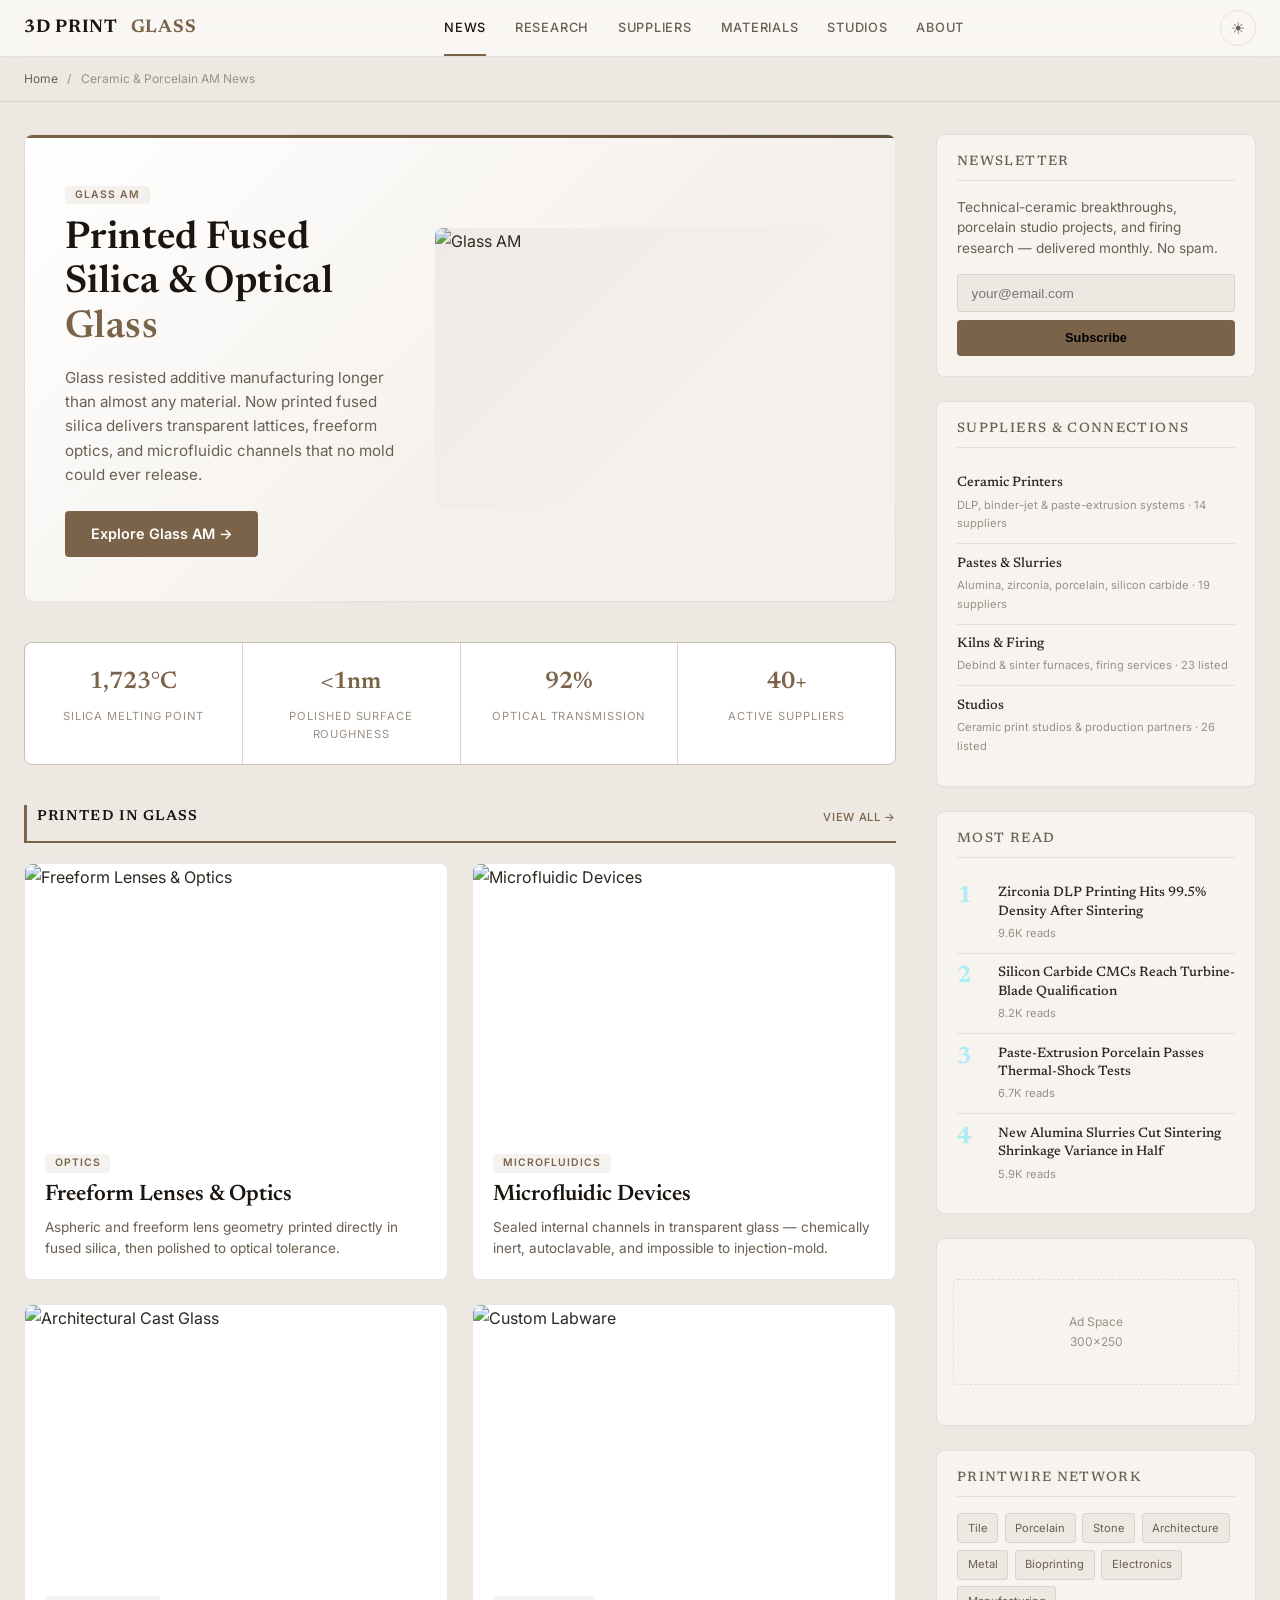
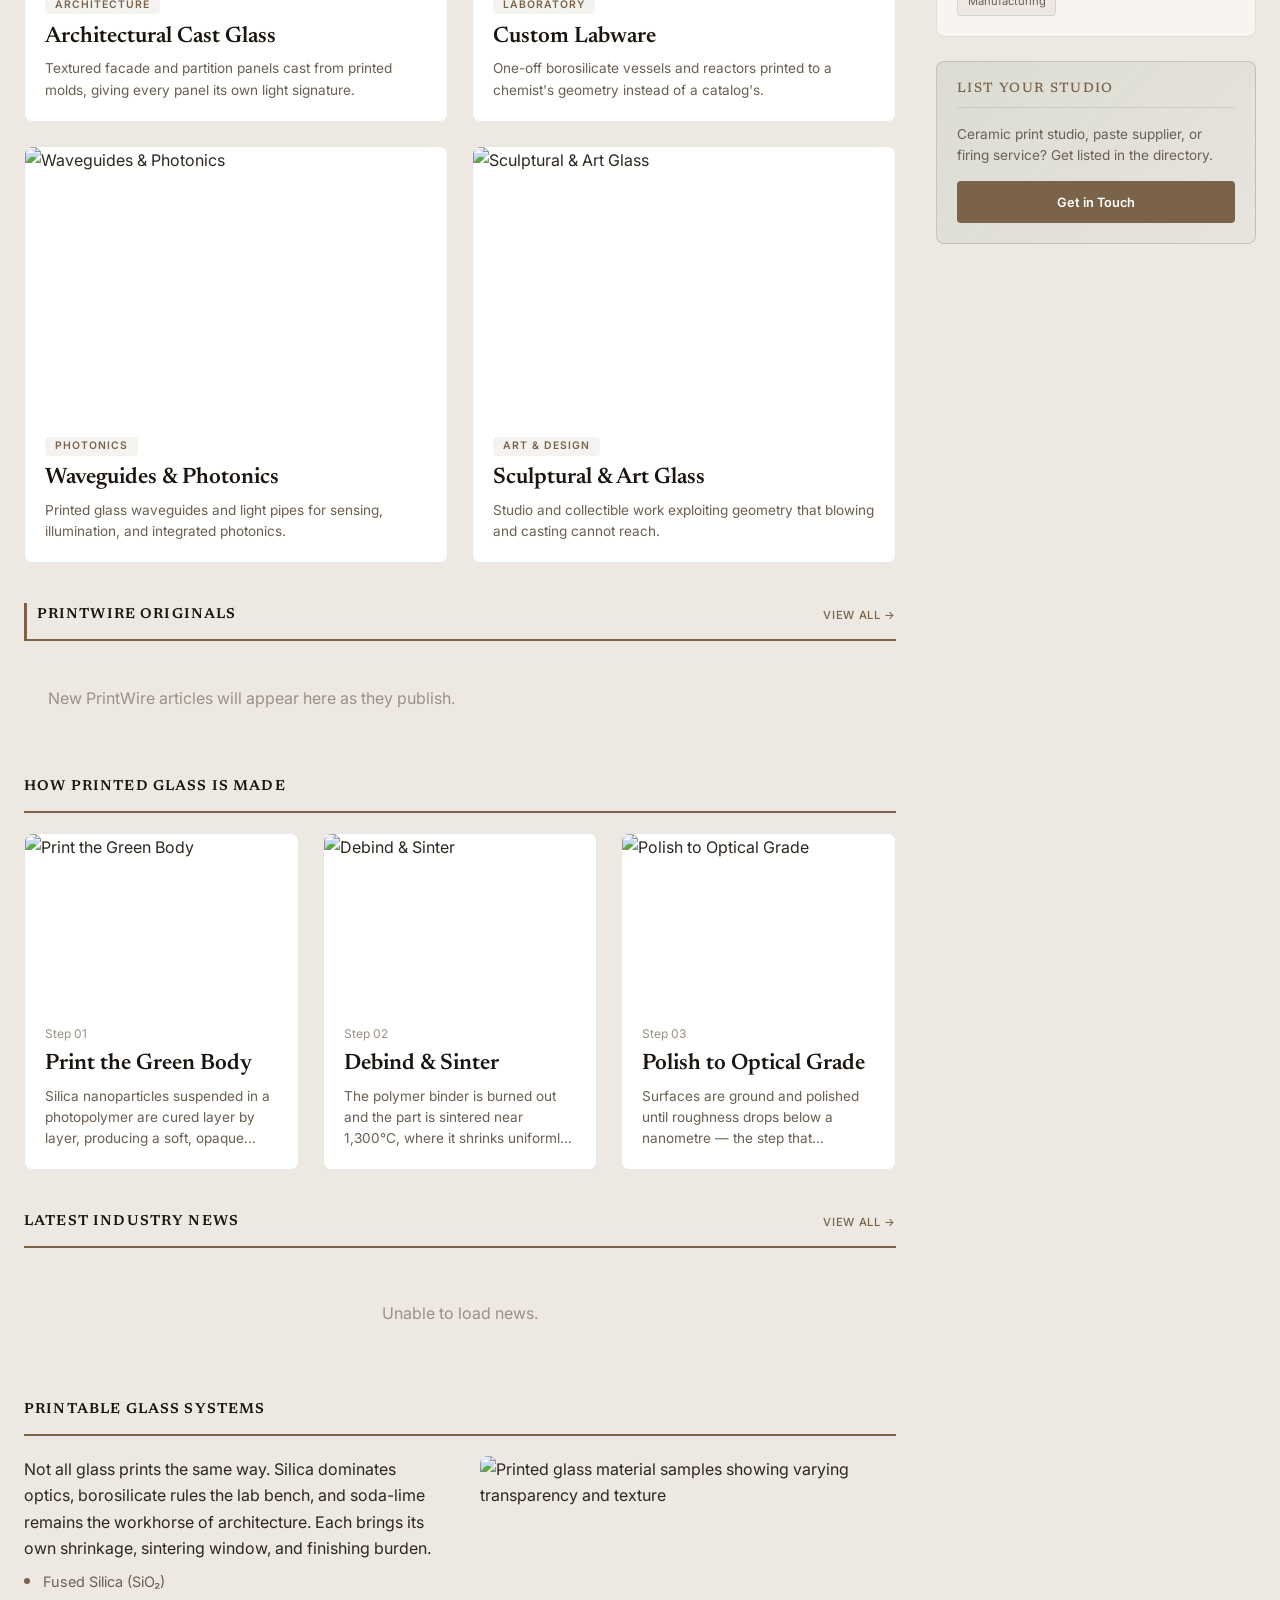
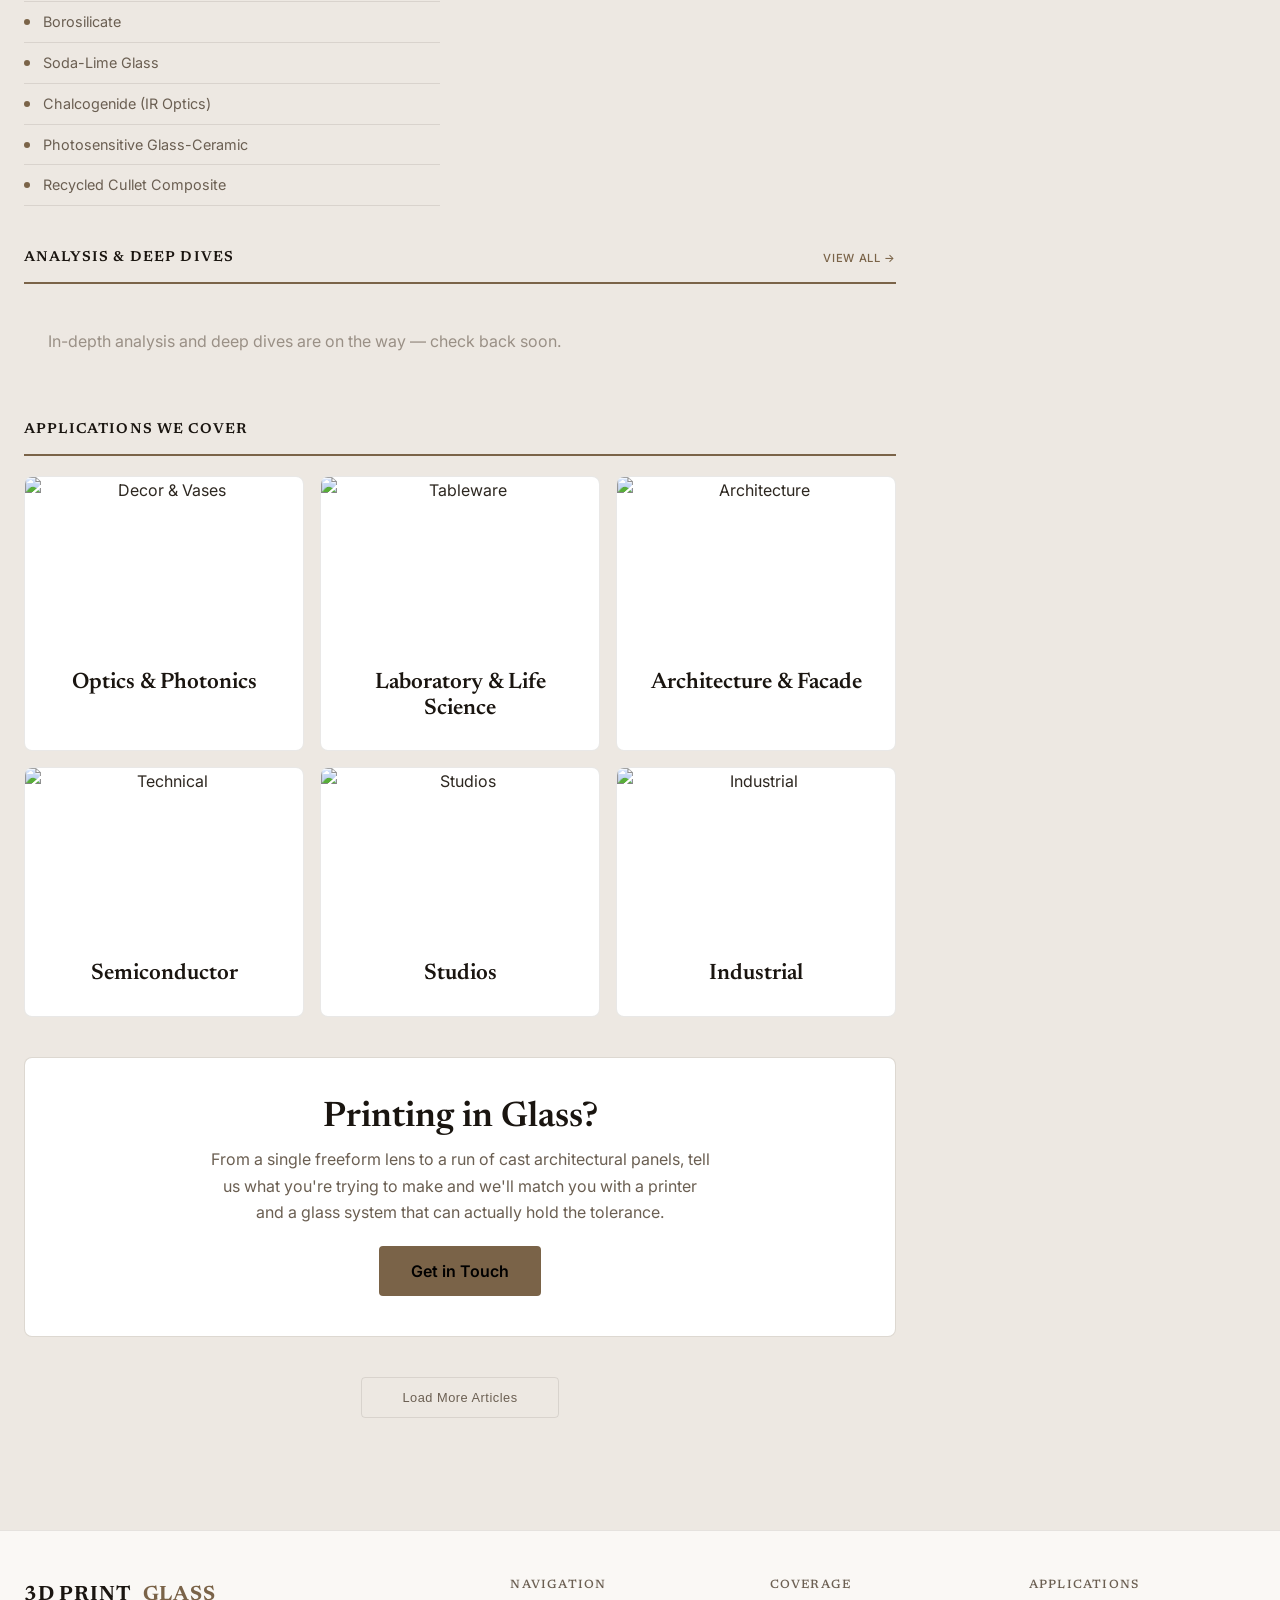
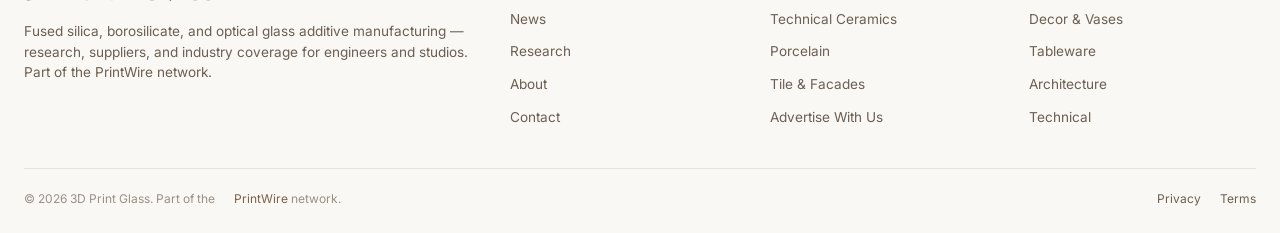
==== static/index.html @ 210d6309 "Initial site: 3dprintglass.com editorial build" ====
<!DOCTYPE html>
<html lang="en">
<head>
  <meta charset="UTF-8">
  <meta name="viewport" content="width=device-width, initial-scale=1.0">
  <meta name="description" content="3D Print Glass: fused silica and borosilicate additive manufacturing, printed optics, microfluidics, and architectural cast glass — research, suppliers, and industry coverage.">
  <title>3D Print Glass — Fused Silica, Optical &amp; Architectural Glass AM</title>
  <link rel="preconnect" href="https://fonts.googleapis.com">
  <link rel="preconnect" href="https://fonts.gstatic.com" crossorigin>
  <link href="https://fonts.googleapis.com/css2?family=Newsreader:wght@400;500;600;700&family=Inter:wght@400;500;600&display=swap" rel="stylesheet">
  <link rel="stylesheet" href="css/editorial.css">
  <style>:root{--font-display:'Newsreader',Georgia,serif;--font-body:'Inter',system-ui,sans-serif;}</style>
  <link rel="icon" type="image/svg+xml" href="/favicon.svg">
  <meta property="og:type" content="website">
  <meta property="og:title" content="3D Print Glass — Fused Silica, Optical &amp; Architectural Glass AM">
  <meta property="og:description" content="3D Print Glass: fused silica and borosilicate additive manufacturing, printed optics, microfluidics, and architectural cast glass — research, suppliers, and industry coverage.">
  <meta property="og:image" content="https://3dprintglass.com/images/01_hero_silica_lattice.png">
  <meta property="og:url" content="https://3dprintglass.com/">
  <meta name="twitter:card" content="summary_large_image">
  <meta name="twitter:image" content="https://3dprintglass.com/images/01_hero_silica_lattice.png">
</head>
<body>

<!-- ── Header ─────────────────────────────────── -->
<header class="ed-header">
  <div class="ed-header-inner">
    <a href="index.html" class="ed-logo">
      3D&nbsp;PRINT&nbsp;<span class="ed-logo-accent">GLASS</span>
    </a>
    <button class="ed-nav-toggle" aria-label="Menu" onclick="document.querySelector('.ed-nav').classList.toggle('open')">&#9776;</button>
    <nav class="ed-nav">
      <a href="index.html" class="active">News</a>
      <a href="/articles/">Research</a>
      <a href="#suppliers">Suppliers</a>
      <a href="#suppliers">Materials</a>
      <a href="#suppliers">Studios</a>
      <a href="about.html">About</a>
    </nav>
    <button class="ed-theme-toggle" id="themeToggle" aria-label="Toggle light/dark mode" title="Toggle light/dark mode">&#9728;</button>
  </div>
</header>

<!-- ── Breadcrumbs ────────────────────────────── -->
<div class="ed-breadcrumbs">
  <a href="index.html">Home</a> <span>/</span> Ceramic &amp; Porcelain AM News
</div>

<!-- ── Main Layout ────────────────────────────── -->
<div class="ed-layout">
  <div class="ed-main">

    <!-- Featured Story -->
    <article class="ed-hero-split">
      <div class="ed-hero-split-text">
        <span class="ed-badge">Glass AM</span>
        <h1>Printed Fused Silica &amp; Optical <span class="ed-logo-accent">Glass</span></h1>
        <p class="ed-hero-excerpt">Glass resisted additive manufacturing longer than almost any material. Now printed fused silica delivers transparent lattices, freeform optics, and microfluidic channels that no mold could ever release.</p>
        <a href="/articles/" class="ed-hero-cta">Explore Glass AM &rarr;</a>
      </div>
      <div class="ed-hero-visual">
        <img src="images/01_hero_silica_lattice.png" alt="Glass AM">
      </div>
    </article>

    <!-- Stats Bar -->
    <div class="ed-stats">
      <div class="ed-stat">
        <div class="ed-stat-value">1,723°C</div>
        <div class="ed-stat-label">Silica Melting Point</div>
      </div>
      <div class="ed-stat">
        <div class="ed-stat-value">&lt;1nm</div>
        <div class="ed-stat-label">Polished Surface Roughness</div>
      </div>
      <div class="ed-stat">
        <div class="ed-stat-value">92%</div>
        <div class="ed-stat-label">Optical Transmission</div>
      </div>
      <div class="ed-stat">
        <div class="ed-stat-value">40+</div>
        <div class="ed-stat-label">Active Suppliers</div>
      </div>
    </div>

    <!-- Printed showcase (bespoke) -->
    <div class="ed-section-label" style="border-left:3px solid var(--accent);padding-left:0.6rem;">
      Printed in Glass
      <a href="/articles/">View All &rarr;</a>
    </div>
    <div class="ed-card-grid" style="margin-bottom:2.5rem;">
      <article class="ed-card">
        <img class="ed-card-img" src="images/02_freeform_optics.png" alt="Freeform Lenses &amp; Optics" loading="lazy">
        <div class="ed-card-body"><span class="ed-badge">Optics</span><h3>Freeform Lenses &amp; Optics</h3><p class="ed-card-excerpt">Aspheric and freeform lens geometry printed directly in fused silica, then polished to optical tolerance.</p></div>
      </article>
      <article class="ed-card">
        <img class="ed-card-img" src="images/03_microfluidics.png" alt="Microfluidic Devices" loading="lazy">
        <div class="ed-card-body"><span class="ed-badge">Microfluidics</span><h3>Microfluidic Devices</h3><p class="ed-card-excerpt">Sealed internal channels in transparent glass — chemically inert, autoclavable, and impossible to injection-mold.</p></div>
      </article>
      <article class="ed-card">
        <img class="ed-card-img" src="images/04_architectural_panel.png" alt="Architectural Cast Glass" loading="lazy">
        <div class="ed-card-body"><span class="ed-badge">Architecture</span><h3>Architectural Cast Glass</h3><p class="ed-card-excerpt">Textured facade and partition panels cast from printed molds, giving every panel its own light signature.</p></div>
      </article>
      <article class="ed-card">
        <img class="ed-card-img" src="images/05_labware.png" alt="Custom Labware" loading="lazy">
        <div class="ed-card-body"><span class="ed-badge">Laboratory</span><h3>Custom Labware</h3><p class="ed-card-excerpt">One-off borosilicate vessels and reactors printed to a chemist's geometry instead of a catalog's.</p></div>
      </article>
      <article class="ed-card">
        <img class="ed-card-img" src="images/06_waveguide.png" alt="Waveguides &amp; Photonics" loading="lazy">
        <div class="ed-card-body"><span class="ed-badge">Photonics</span><h3>Waveguides &amp; Photonics</h3><p class="ed-card-excerpt">Printed glass waveguides and light pipes for sensing, illumination, and integrated photonics.</p></div>
      </article>
      <article class="ed-card">
        <img class="ed-card-img" src="images/07_art_glass.png" alt="Sculptural &amp; Art Glass" loading="lazy">
        <div class="ed-card-body"><span class="ed-badge">Art &amp; Design</span><h3>Sculptural &amp; Art Glass</h3><p class="ed-card-excerpt">Studio and collectible work exploiting geometry that blowing and casting cannot reach.</p></div>
      </article>
    </div>

    <!-- PrintWire Originals — network-wide originals (featured) -->
    <div class="ed-section-label" style="border-left:3px solid var(--accent);padding-left:0.6rem;">
      PrintWire Originals
      <a href="/articles/">View All &rarr;</a>
    </div>
    <div class="ed-card-grid" id="pwOriginals">
      <div style="grid-column:1/-1;text-align:center;padding:2rem;color:var(--text-faint);">Loading PrintWire articles…</div>
    </div>

    <!-- How Printed Glass Is Made (process band) -->
    <div class="ed-section-label">How Printed Glass Is Made</div>
    <div class="ed-grid-3">
      <article class="ed-card">
        <img class="ed-card-img" src="images/08_slurry_print.png" alt="Print the Green Body" loading="lazy">
        <div class="ed-card-body"><div class="ed-card-meta">Step 01</div><h3>Print the Green Body</h3><p class="ed-card-excerpt">Silica nanoparticles suspended in a photopolymer are cured layer by layer, producing a soft, opaque 'green' part that holds the final geometry.</p></div>
      </article>
      <article class="ed-card">
        <img class="ed-card-img" src="images/09_debind_sinter.png" alt="Debind &amp; Sinter" loading="lazy">
        <div class="ed-card-body"><div class="ed-card-meta">Step 02</div><h3>Debind &amp; Sinter</h3><p class="ed-card-excerpt">The polymer binder is burned out and the part is sintered near 1,300&deg;C, where it shrinks uniformly and fuses into solid, fully dense silica.</p></div>
      </article>
      <article class="ed-card">
        <img class="ed-card-img" src="images/10_polish_finish.png" alt="Polish to Optical Grade" loading="lazy">
        <div class="ed-card-body"><div class="ed-card-meta">Step 03</div><h3>Polish to Optical Grade</h3><p class="ed-card-excerpt">Surfaces are ground and polished until roughness drops below a nanometre &mdash; the step that separates a translucent blank from a working lens.</p></div>
      </article>
    </div>

    <!-- Latest News — PrintWire + industry (RSS) -->
    <div class="ed-section-label">
      Latest Industry News
      <a href="#">View All &rarr;</a>
    </div>
    <div class="ed-card-grid" id="newsGrid">
      <div style="grid-column: 1/-1; text-align:center; padding:2rem; color:var(--text-faint);">Loading latest news…</div>
    </div>

    <!-- Materials -->
    <div class="ed-section-label">Printable Glass Systems</div>
    <div class="ed-two-col" style="margin-bottom:2.5rem;">
      <div>
        <p>Not all glass prints the same way. Silica dominates optics, borosilicate rules the lab bench, and soda-lime remains the workhorse of architecture. Each brings its own shrinkage, sintering window, and finishing burden.</p>
        <ul class="ed-materials-list">
          <li>Fused Silica (SiO&#8322;)</li>
          <li>Borosilicate</li>
          <li>Soda-Lime Glass</li>
          <li>Chalcogenide (IR Optics)</li>
          <li>Photosensitive Glass-Ceramic</li>
          <li>Recycled Cullet Composite</li>
        </ul>
      </div>
      <img src="images/11_material_samples.png" alt="Printed glass material samples showing varying transparency and texture" loading="lazy">
    </div>

    <!-- Analysis & Deep Dives -->
    <div class="ed-section-label">
      Analysis &amp; Deep Dives
      <a href="/articles/">View All &rarr;</a>
    </div>
    <div class="ed-list" id="pwDeepDives">
      <div style="padding:1.5rem;color:var(--text-faint);">Loading analysis…</div>
    </div>

    <!-- Applications -->
    <div class="ed-section-label">
      Applications We Cover
    </div>
    <div class="ed-card-grid" style="grid-template-columns: repeat(3, 1fr); gap: 1rem; margin-bottom: 2.5rem;">
      <a href="#" class="ed-card" style="text-align:center;">
        <img class="ed-card-img" src="images/12_app_optics.png" alt="Decor & Vases">
        <div class="ed-card-body"><h3>Optics &amp; Photonics</h3></div>
      </a>
      <a href="#" class="ed-card" style="text-align:center;">
        <img class="ed-card-img" src="images/13_app_lab.png" alt="Tableware">
        <div class="ed-card-body"><h3>Laboratory &amp; Life Science</h3></div>
      </a>
      <a href="#" class="ed-card" style="text-align:center;">
        <img class="ed-card-img" src="images/14_app_facade.png" alt="Architecture">
        <div class="ed-card-body"><h3>Architecture &amp; Facade</h3></div>
      </a>
      <a href="#" class="ed-card" style="text-align:center;">
        <img class="ed-card-img" src="images/15_app_semiconductor.png" alt="Technical">
        <div class="ed-card-body"><h3>Semiconductor</h3></div>
      </a>
      <a href="#" class="ed-card" style="text-align:center;">
        <img class="ed-card-img" src="images/07_studio_workstation.png" alt="Studios">
        <div class="ed-card-body"><h3>Studios</h3></div>
      </a>
      <a href="#" class="ed-card" style="text-align:center;">
        <img class="ed-card-img" src="images/09_debind_sinter.png" alt="Industrial">
        <div class="ed-card-body"><h3>Industrial</h3></div>
      </a>
    </div>

    <!-- Project CTA -->
    <div class="ed-cta-banner">
      <h2>Printing in Glass?</h2>
      <p>From a single freeform lens to a run of cast architectural panels, tell us what you're trying to make and we'll match you with a printer and a glass system that can actually hold the tolerance.</p>
      <a href="contact.html">Get in Touch</a>
    </div>

    <!-- Load More -->
    <div class="ed-load-more">
      <button>Load More Articles</button>
    </div>

  </div>

  <!-- ── Sidebar ─────────────────────────────── -->
  <aside class="ed-sidebar">

    <!-- Newsletter -->
    <div class="ed-sidebar-block ed-newsletter">
      <h4>Newsletter</h4>
      <p>Technical-ceramic breakthroughs, porcelain studio projects, and firing research — delivered monthly. No spam.</p>
      <form action="https://api.web3forms.com/submit" method="POST" onsubmit="this.querySelector('button').textContent='Subscribed!';this.querySelector('button').disabled=true;">
        <input type="hidden" name="access_key" value="6f33053b-6d08-414b-9615-665f88c98da8">
        <input type="hidden" name="subject" value="Newsletter Signup — 3dprintglass.com">
        <input type="hidden" name="from_name" value="Newsletter Signup">
        <input type="email" name="email" placeholder="your@email.com" required>
        <button type="submit">Subscribe</button>
      </form>
    </div>

    <!-- Suppliers & Connections -->
    <div class="ed-sidebar-block" id="suppliers">
      <h4>Suppliers &amp; Connections</h4>
      <div class="ed-popular-item">
        <div>
          <h3><a href="#">Ceramic Printers</a></h3>
          <div class="ed-popular-meta">DLP, binder-jet &amp; paste-extrusion systems · 14 suppliers</div>
        </div>
      </div>
      <div class="ed-popular-item">
        <div>
          <h3><a href="#">Pastes &amp; Slurries</a></h3>
          <div class="ed-popular-meta">Alumina, zirconia, porcelain, silicon carbide · 19 suppliers</div>
        </div>
      </div>
      <div class="ed-popular-item">
        <div>
          <h3><a href="#">Kilns &amp; Firing</a></h3>
          <div class="ed-popular-meta">Debind &amp; sinter furnaces, firing services · 23 listed</div>
        </div>
      </div>
      <div class="ed-popular-item">
        <div>
          <h3><a href="#">Studios</a></h3>
          <div class="ed-popular-meta">Ceramic print studios &amp; production partners · 26 listed</div>
        </div>
      </div>
    </div>

    <!-- Most Read -->
    <div class="ed-sidebar-block">
      <h4>Most Read</h4>
      <div class="ed-popular-item">
        <span class="ed-popular-num">1</span>
        <div>
          <h3><a href="#">Zirconia DLP Printing Hits 99.5% Density After Sintering</a></h3>
          <div class="ed-popular-meta">9.6K reads</div>
        </div>
      </div>
      <div class="ed-popular-item">
        <span class="ed-popular-num">2</span>
        <div>
          <h3><a href="#">Silicon Carbide CMCs Reach Turbine-Blade Qualification</a></h3>
          <div class="ed-popular-meta">8.2K reads</div>
        </div>
      </div>
      <div class="ed-popular-item">
        <span class="ed-popular-num">3</span>
        <div>
          <h3><a href="#">Paste-Extrusion Porcelain Passes Thermal-Shock Tests</a></h3>
          <div class="ed-popular-meta">6.7K reads</div>
        </div>
      </div>
      <div class="ed-popular-item">
        <span class="ed-popular-num">4</span>
        <div>
          <h3><a href="#">New Alumina Slurries Cut Sintering Shrinkage Variance in Half</a></h3>
          <div class="ed-popular-meta">5.9K reads</div>
        </div>
      </div>
    </div>

    <!-- Ad Placeholder -->
    <div class="ed-sidebar-block" style="text-align:center; color: var(--text-faint); font-size: 0.75rem; padding: 2.5rem 1rem;">
      <div style="border: 1px dashed var(--border); border-radius: 4px; padding: 2rem 1rem;">
        Ad Space<br>300×250
      </div>
    </div>

    <!-- Network Links -->
    <div class="ed-sidebar-block">
      <h4>PrintWire Network</h4>
      <div class="ed-network-links">
        <a href="https://3dprinttile.com">Tile</a>
        <a href="https://3dprintporcelain.com">Porcelain</a>
        <a href="https://3dprintstone.com">Stone</a>
        <a href="https://3dprintarchitecture.com">Architecture</a>
        <a href="https://dmls3d.com">Metal</a>
        <a href="https://3dprinttissue.com">Bioprinting</a>
        <a href="https://3dprintcircuitry.com">Electronics</a>
        <a href="https://sendcutship.com">Manufacturing</a>
      </div>
    </div>

    <!-- Studio CTA -->
    <div class="ed-sidebar-block" style="background: linear-gradient(135deg, rgba(94,139,110,0.12), rgba(94,139,110,0.04)); border-color: var(--border-accent);">
      <h4 style="color: var(--accent);">List Your Studio</h4>
      <p style="font-size: 0.85rem; color: var(--text-dim); margin-bottom: 1rem; line-height: 1.5;">Ceramic print studio, paste supplier, or firing service? Get listed in the directory.</p>
      <a href="contact.html" style="display:block;text-align:center;padding:0.65rem;background:var(--accent);border-radius:4px;color:#fff;font-weight:600;font-size:0.8rem;transition:background 0.25s;" onmouseover="this.style.background='var(--accent-dark)'" onmouseout="this.style.background='var(--accent)'">Get in Touch</a>
    </div>

  </aside>
</div>

<!-- ── Footer ─────────────────────────────────── -->
<footer class="ed-footer">
  <div class="ed-footer-inner">
    <div class="ed-footer-brand">
      <div class="ed-logo" style="font-size:1.3rem; margin-bottom: 0.5rem;">3D&nbsp;PRINT&nbsp;<span class="ed-logo-accent">GLASS</span></div>
      <p>Fused silica, borosilicate, and optical glass additive manufacturing — research, suppliers, and industry coverage for engineers and studios. Part of the PrintWire network.</p>
    </div>
    <div>
      <h4>Navigation</h4>
      <ul>
        <li><a href="index.html">News</a></li>
        <li><a href="/articles/">Research</a></li>
        <li><a href="about.html">About</a></li>
        <li><a href="contact.html">Contact</a></li>
      </ul>
    </div>
    <div>
      <h4>Coverage</h4>
      <ul>
        <li><a href="#">Technical Ceramics</a></li>
        <li><a href="#">Porcelain</a></li>
        <li><a href="#">Tile &amp; Facades</a></li>
        <li><a href="advertise.html">Advertise With Us</a></li>
      </ul>
    </div>
    <div>
      <h4>Applications</h4>
      <ul>
        <li><a href="#">Decor &amp; Vases</a></li>
        <li><a href="#">Tableware</a></li>
        <li><a href="#">Architecture</a></li>
        <li><a href="#">Technical</a></li>
      </ul>
    </div>
  </div>
  <div class="ed-footer-bottom">
    <span>&copy; 2026 3D Print Glass. Part of the <a href="https://3dprint.space" style="color:var(--accent);">PrintWire</a> network.</span>
    <span>
      <a href="#">Privacy</a>
      <a href="#">Terms</a>
    </span>
  </div>
</footer>

<script>
// ── Mobile nav toggle ──
document.querySelector('.ed-nav-toggle')?.addEventListener('click', () => {
  document.querySelector('.ed-nav').classList.toggle('open');
});

// ── Theme toggle (light/dark) — light default ──
(function() {
  const btn = document.getElementById('themeToggle');
  const root = document.documentElement;
  function setTheme(theme) {
    root.setAttribute('data-theme', theme);
    localStorage.setItem('ed-theme', theme);
    btn.innerHTML = theme === 'dark' ? '&#9790;' : '&#9728;';
    btn.title = theme === 'dark' ? 'Switch to light mode' : 'Switch to dark mode';
  }
  const saved = localStorage.getItem('ed-theme');
  setTheme(saved || 'light');
  btn.addEventListener('click', () => {
    const current = root.getAttribute('data-theme') || 'light';
    setTheme(current === 'dark' ? 'light' : 'dark');
  });
})();

// ── News Feed: network-wide PrintWire Originals + industry RSS ──
(function() {
  var grid = document.getElementById('newsGrid');
  var orig = document.getElementById('pwOriginals');

  var feeds = [
    { url: 'https://news.google.com/rss/search?q=%22glass+3D+printing%22+OR+%22printed+glass%22+additive+manufacturing&hl=en-US&gl=US&ceid=US:en', name: 'Google News' },
    { url: 'https://news.google.com/rss/search?q=%22fused+silica%22+OR+borosilicate+additive+manufacturing&hl=en-US&gl=US&ceid=US:en', name: 'Google News' },
    { url: 'https://news.google.com/rss/search?q=%22printed+optics%22+OR+%22freeform+optics%22+manufacturing&hl=en-US&gl=US&ceid=US:en', name: 'Google News' },
    { url: 'https://www.laserfocusworld.com/rss/all', name: 'Laser Focus World' },
    { url: 'https://3dprintingindustry.com/feed/', name: '3DPI' }
  ];

    function bestImg(item){
    var raw = '';
    var html = item.content || item.description || '';
    var m = html.match(/<img[^>]+src=["']([^"'>]+)["']/i);
    if (m) raw = m[1];
    if (!raw) raw = (item.enclosure && item.enclosure.link) || item.thumbnail || '';
    if (!raw) return '';
    var full = raw.replace(/-\d{2,4}x\d{2,4}(?=\.(jpg|jpeg|png|webp|gif)(\?|$))/i, '');
    return 'https://wsrv.nl/?url=' + encodeURIComponent(full) + '&w=800&h=534&fit=cover&a=attention&output=jpg&q=82';
  }
  var api = 'https://api.rss2json.com/v1/api.json?rss_url=';
  var rss = [];
  var localArts = [];
  var loaded = 0;
  var total = feeds.length;
  var fallbackImgs = [
    'images/01_voronoi_vase.png','images/02_printer_action.png','images/03_textured_collection.png',
    'images/05_lattice_cubes.png','images/10_polish_finish.png','images/07_studio_workstation.png',
    'images/09_abstract_sculpture.png','images/09_debind_sinter.png'
  ];

  function stripHtml(html) {
    var d = document.createElement('div'); d.innerHTML = html;
    return d.textContent || '';
  }
  function esc(s) {
    var d = document.createElement('div'); d.appendChild(document.createTextNode(s));
    return d.innerHTML;
  }
  function card(a, i) {
    var img = a.img || fallbackImgs[i % fallbackImgs.length];
    var fb = fallbackImgs[(i+1) % fallbackImgs.length];
    var open = a.local
      ? 'onclick="location.href=\'' + esc(a.link) + '\'"'
      : 'onclick="window.open(\'' + esc(a.link) + '\',\'_blank\',\'noopener\')"';
    var linkAttrs = a.local ? 'href="' + esc(a.link) + '"'
      : 'href="' + esc(a.link) + '" target="_blank" rel="noopener"';
    var badge = a.local
      ? '<span class="ed-badge" style="background:var(--accent);color:#fff;">' + esc(a.source) + '</span>'
      : '<span class="ed-badge">' + esc(a.source) + '</span>';
    return '<article class="ed-card" style="cursor:pointer" ' + open + '>' +
      '<img class="ed-card-img" src="' + esc(img) + '" alt="" loading="lazy" onerror="this.onerror=null;this.src=\'' + fb + '\'">' +
      '<div class="ed-card-body">' + badge +
        '<div class="ed-card-meta">' + esc(a.dateStr || '') + '</div>' +
        '<h3><a ' + linkAttrs + ' onclick="event.stopPropagation()">' + esc(a.title) + '</a></h3>' +
        '<p class="ed-card-excerpt">' + esc(a.desc) + '</p>' +
      '</div></article>';
  }

  var localReady = fetch('network.json', { cache: 'no-store' })
    .then(function(r){ return r.ok ? r.json() : []; })
    .then(function(items){
      (items || []).forEach(function(it, i){
        localArts.push({ title: it.title, link: it.url, desc: it.summary || '',
          date: it.iso, dateStr: it.date, source: (it.origin || 'PrintWire'), local: true,
          img: it.img || fallbackImgs[i % fallbackImgs.length] });
      });
      if (orig) {
        orig.innerHTML = localArts.length
          ? localArts.slice(0, 6).map(card).join('')
          : '<div style="grid-column:1/-1;padding:1.5rem;color:var(--text-faint);">New PrintWire articles will appear here as they publish.</div>';
      }
    })
    .catch(function(){ if (orig) orig.innerHTML = ''; });

  var timeout = setTimeout(finish, 8000);
  feeds.forEach(function(feed) {
    fetch(api + encodeURIComponent(feed.url))
      .then(function(r){ return r.json(); })
      .then(function(data){
        if (data.status === 'ok' && data.items) {
          data.items.forEach(function(item){
            rss.push({ title: item.title, link: item.link,
              desc: stripHtml(item.description).substring(0,140) + '…',
              date: item.pubDate, source: feed.name, local: false,
              img: bestImg(item) });
          });
        }
      })
      .catch(function(){})
      .then(function(){ loaded++; if (loaded === total) { clearTimeout(timeout); finish(); } });
  });

  var done = false;
  function finish(){ if (done) return; done = true; localReady.then(render); }
  function render(){
    if (!grid) return;
    var merged = localArts.concat(rss);
    merged.forEach(function(a){ if (!a.dateStr && a.date) a.dateStr = new Date(a.date).toLocaleDateString('en-US',{year:'numeric',month:'short',day:'numeric'}); });
    merged.sort(function(a,b){ return new Date(b.date) - new Date(a.date); });
    var top = merged.slice(0, 8);
    grid.innerHTML = top.length
      ? top.map(card).join('')
      : '<div style="grid-column:1/-1;text-align:center;padding:2rem;color:var(--text-faint);">Unable to load news.</div>';
  }
})();

// -- Analysis & Deep Dives: PrintWire catalog in list format --
(function(){
  var box = document.getElementById('pwDeepDives');
  if (!box) return;
  function esc(s){var d=document.createElement('div');d.appendChild(document.createTextNode(s==null?'':s));return d.innerHTML;}
  var empty = '<div style="padding:1.5rem;color:var(--text-faint);">In-depth analysis and deep dives are on the way — check back soon.</div>';
  fetch('network.json',{cache:'no-store'})
    .then(function(r){ return r.ok ? r.json() : []; })
    .then(function(items){
      items = (items || []).slice();
      items.sort(function(a,b){ return (b.iso||'').localeCompare(a.iso||''); });
      if (!items.length){ box.innerHTML = empty; return; }
      box.innerHTML = items.slice(0,8).map(function(a){
        var img = a.img ? '<img src="'+esc(a.img)+'" alt="" loading="lazy">' : '';
        var meta = esc(a.date||'') + (a.origin ? ' · '+esc(a.origin) : '');
        return '<article class="ed-list-item">'+img+'<div>'+
          '<div class="ed-card-meta">'+meta+'</div>'+
          '<h3><a href="'+esc(a.url)+'">'+esc(a.title)+'</a></h3>'+
          '<p class="ed-card-excerpt">'+esc(a.summary||'')+'</p>'+
          '</div></article>';
      }).join('');
    })
    .catch(function(){ box.innerHTML = empty; });
})();
</script>
</body>
</html>
---- static/css/editorial.css ----
/* ============================================
   3dprintmetal.com — Editorial Layout
   Inspired by 3dnatives.com, modernized
   ============================================ */

/* ── Shared Tokens ───────────────────────────── */
:root {
  --accent: #4fd1e5;
  --accent-dark: #008fad;
  --accent-dim: rgba(0,168,204,0.12);
  --red: #e53e3e;
  --radius: 8px;
  --radius-sm: 4px;
  --font-display: 'Oswald', sans-serif;
  --font-body: 'Inter', sans-serif;
  --transition: 0.25s cubic-bezier(0.4,0,0.2,1);
}

/* ── Dark Mode (default) ─────────────────────── */
:root, [data-theme="dark"] {
  --bg: #08090f;
  --bg-surface: #0e1019;
  --bg-card: #141620;
  --bg-card-hover: #1a1d2e;
  --bg-sidebar: #0f1118;
  --text: #e2e4e8;
  --text-dim: #8a8f9d;
  --text-faint: #555a68;
  --heading: #ffffff;
  --border: rgba(255,255,255,0.06);
  --border-accent: rgba(0,168,204,0.2);
  --shadow: 0 1px 3px rgba(0,0,0,0.4);
  --shadow-hover: 0 8px 24px rgba(0,0,0,0.5);
  --header-bg: rgba(8,9,15,0.92);
  --badge-bg: rgba(0,168,204,0.12);
  --input-bg: #0a0b12;
}

/* ── Light Mode ──────────────────────────────── */
[data-theme="light"] {
  --accent: #0e7c8c;
  --accent-dark: #005f85;
  --accent-dim: rgba(0,119,168,0.08);
  --bg: #f5f6f8;
  --bg-surface: #ffffff;
  --bg-card: #ffffff;
  --bg-card-hover: #f0f1f3;
  --bg-sidebar: #fafbfc;
  --text: #2d3748;
  --text-dim: #5a6577;
  --text-faint: #8e96a4;
  --heading: #1a202c;
  --border: rgba(0,0,0,0.08);
  --border-accent: rgba(0,119,168,0.2);
  --shadow: 0 1px 3px rgba(0,0,0,0.06);
  --shadow-hover: 0 8px 24px rgba(0,0,0,0.1);
  --header-bg: rgba(255,255,255,0.95);
  --badge-bg: rgba(0,119,168,0.08);
  --input-bg: #f0f1f3;
}

/* System preference when no manual choice */
@media (prefers-color-scheme: light) {
  :root:not([data-theme]) {
    --accent: #0e7c8c;
    --accent-dark: #005f85;
    --accent-dim: rgba(0,119,168,0.08);
    --bg: #f5f6f8;
    --bg-surface: #ffffff;
    --bg-card: #ffffff;
    --bg-card-hover: #f0f1f3;
    --bg-sidebar: #fafbfc;
    --text: #2d3748;
    --text-dim: #5a6577;
    --text-faint: #8e96a4;
    --heading: #1a202c;
    --border: rgba(0,0,0,0.08);
    --border-accent: rgba(0,119,168,0.2);
    --shadow: 0 1px 3px rgba(0,0,0,0.06);
    --shadow-hover: 0 8px 24px rgba(0,0,0,0.1);
    --header-bg: rgba(255,255,255,0.95);
    --badge-bg: rgba(0,119,168,0.08);
    --input-bg: #f0f1f3;
  }
}

/* ── Reset ───────────────────────────────────── */
*,*::before,*::after { margin:0;padding:0;box-sizing:border-box; }
html { scroll-behavior:smooth; font-size:16px; }
body {
  font-family: var(--font-body);
  color: var(--text);
  background: var(--input-bg);
  line-height: 1.65;
  -webkit-font-smoothing: antialiased;
  overflow-x: hidden;
}
a { color: inherit; text-decoration: none; }
img { max-width: 100%; display: block; }

/* ── Typography ──────────────────────────────── */
h1,h2,h3,h4 { font-family: var(--font-display); font-weight: 600; line-height: 1.15; color: var(--heading); }
h1 { font-size: clamp(2rem, 5vw, 3rem); letter-spacing: 0.01em; }
h2 { font-size: clamp(1.5rem, 3.5vw, 2.2rem); }
h3 { font-size: clamp(1.1rem, 2vw, 1.4rem); }
h4 { font-size: 0.85rem; text-transform: uppercase; letter-spacing: 0.1em; color: var(--text-dim); font-weight: 500; }

/* ── Header ──────────────────────────────────── */
.ed-header {
  position: sticky; top: 0; z-index: 100;
  background: var(--header-bg);
  backdrop-filter: blur(16px);
  border-bottom: 1px solid var(--border);
}
.ed-header-inner {
  max-width: 1280px;
  margin: 0 auto;
  display: flex;
  align-items: center;
  justify-content: space-between;
  padding: 0 1.5rem;
  height: 56px;
}
.ed-logo {
  font-family: var(--font-display);
  font-size: 1.15rem;
  font-weight: 700;
  color: var(--heading);
  letter-spacing: 0.04em;
  display: flex; align-items: center; gap: 0.5rem;
}
.ed-logo-accent { color: var(--accent); }
.ed-nav { display: flex; gap: 0; align-items: center; }
.ed-nav a {
  padding: 0 0.9rem;
  font-size: 0.8rem;
  font-weight: 500;
  color: var(--text-dim);
  text-transform: uppercase;
  letter-spacing: 0.06em;
  transition: color var(--transition);
  line-height: 56px;
  position: relative;
}
.ed-nav a:hover, .ed-nav a.active { color: var(--heading); }
.ed-nav a.active::after {
  content: ''; position: absolute; bottom: 0; left: 0.9rem; right: 0.9rem;
  height: 2px; background: var(--accent);
}
.ed-nav-toggle {
  display: none; background: none; border: none; color: var(--text);
  font-size: 1.5rem; cursor: pointer; padding: 0.5rem;
}

/* Theme toggle */
.ed-theme-toggle {
  background: none; border: 1px solid var(--border);
  color: var(--text-dim); cursor: pointer;
  width: 36px; height: 36px;
  border-radius: 50%;
  display: flex; align-items: center; justify-content: center;
  font-size: 1rem;
  transition: all var(--transition);
  margin-left: 0.5rem;
  flex-shrink: 0;
}
.ed-theme-toggle:hover { border-color: var(--accent); color: var(--accent); }

/* ── Breadcrumbs ─────────────────────────────── */
.ed-breadcrumbs {
  max-width: 1280px; margin: 0 auto;
  padding: 0.75rem 1.5rem;
  font-size: 0.75rem;
  color: var(--text-faint);
  border-bottom: 1px solid var(--border);
}
.ed-breadcrumbs a { color: var(--text-dim); transition: color var(--transition); }
.ed-breadcrumbs a:hover { color: var(--accent); }
.ed-breadcrumbs span { margin: 0 0.4rem; }

/* ── Layout ──────────────────────────────────── */
.ed-layout {
  max-width: 1280px;
  margin: 0 auto;
  display: grid;
  grid-template-columns: 1fr 320px;
  gap: 2.5rem;
  padding: 2rem 1.5rem;
  align-items: start;
}
.ed-main { min-width: 0; }
.ed-sidebar { position: sticky; top: 72px; }

/* ── Hero / Featured Story ───────────────────── */
.ed-hero {
  margin-bottom: 2.5rem;
  position: relative;
  border-radius: var(--radius);
  overflow: hidden;
  background: var(--bg-card);
}
.ed-hero img {
  width: 100%;
  aspect-ratio: 16/8;
  object-fit: cover;
  display: block;
}
.ed-hero-overlay {
  position: absolute; inset: 0;
  background: linear-gradient(0deg, rgba(8,9,15,0.95) 0%, rgba(8,9,15,0.3) 50%, transparent 100%);
}
[data-theme="light"] .ed-hero-overlay {
  background: linear-gradient(0deg, rgba(245,246,248,0.97) 0%, rgba(245,246,248,0.4) 50%, transparent 100%);
}
.ed-hero-content {
  position: absolute;
  bottom: 0; left: 0; right: 0;
  padding: 2rem 2.5rem;
}
.ed-hero .ed-badge { margin-bottom: 0.75rem; }
.ed-hero h1 { margin-bottom: 0.5rem; }
.ed-hero h1 a { color: var(--heading); transition: color var(--transition); }
.ed-hero h1 a:hover { color: var(--accent); }
.ed-hero-meta {
  font-size: 0.8rem;
  color: var(--text-dim);
  display: flex; gap: 1rem; align-items: center;
}
.ed-hero-excerpt {
  margin-top: 0.75rem;
  font-size: 0.95rem;
  color: var(--text-dim);
  line-height: 1.6;
  max-width: 600px;
}

/* ── Badge / Tag ─────────────────────────────── */
.ed-badge {
  display: inline-block;
  font-size: 0.65rem;
  font-weight: 600;
  text-transform: uppercase;
  letter-spacing: 0.1em;
  padding: 0.25rem 0.6rem;
  border-radius: var(--radius-sm);
  background: var(--badge-bg);
  color: var(--accent);
  line-height: 1;
}
.ed-badge.red { background: rgba(255,68,68,0.12); color: var(--red); }

/* ── Section Label ───────────────────────────── */
.ed-section-label {
  font-family: var(--font-display);
  font-size: 0.9rem;
  font-weight: 600;
  text-transform: uppercase;
  letter-spacing: 0.08em;
  color: var(--heading);
  margin-bottom: 1.25rem;
  padding-bottom: 0.75rem;
  border-bottom: 2px solid var(--accent);
  display: flex;
  align-items: center;
  justify-content: space-between;
}
.ed-section-label a {
  font-family: var(--font-body);
  font-size: 0.7rem;
  font-weight: 500;
  color: var(--accent);
  text-transform: uppercase;
  letter-spacing: 0.06em;
}

/* ── Article Cards ───────────────────────────── */
.ed-card-grid {
  display: grid;
  grid-template-columns: repeat(2, 1fr);
  gap: 1.5rem;
  margin-bottom: 2.5rem;
}
.ed-card {
  background: var(--bg-card);
  border-radius: var(--radius);
  overflow: hidden;
  border: 1px solid var(--border);
  transition: transform var(--transition), box-shadow var(--transition), border-color var(--transition);
}
.ed-card:hover {
  transform: translateY(-2px);
  box-shadow: var(--shadow-hover);
  border-color: var(--border-accent);
}
.ed-card-img {
  aspect-ratio: 16/10;
  object-fit: cover;
  width: 100%;
}
.ed-card-body { padding: 1.25rem; }
.ed-card-body .ed-badge { margin-bottom: 0.65rem; }
.ed-card-body h3 { margin-bottom: 0.5rem; }
.ed-card-body h3 a { color: var(--heading); transition: color var(--transition); }
.ed-card-body h3 a:hover { color: var(--accent); }
.ed-card-meta {
  font-size: 0.75rem;
  color: var(--text-faint);
  margin-bottom: 0.5rem;
}
.ed-card-excerpt {
  font-size: 0.85rem;
  color: var(--text-dim);
  line-height: 1.55;
  display: -webkit-box;
  -webkit-line-clamp: 3;
  -webkit-box-orient: vertical;
  overflow: hidden;
}

/* ── Article List (compact) ──────────────────── */
.ed-list { display: flex; flex-direction: column; gap: 1.25rem; margin-bottom: 2.5rem; }
.ed-list-item {
  display: grid;
  grid-template-columns: 200px 1fr;
  gap: 1rem;
  padding-bottom: 1.25rem;
  border-bottom: 1px solid var(--border);
  align-items: start;
}
.ed-list-item:last-child { border-bottom: none; padding-bottom: 0; }
.ed-list-item img {
  aspect-ratio: 16/10;
  object-fit: cover;
  border-radius: var(--radius-sm);
  width: 100%;
}
.ed-list-item h3 { font-size: 1.05rem; margin-bottom: 0.35rem; }
.ed-list-item h3 a { color: var(--heading); transition: color var(--transition); }
.ed-list-item h3 a:hover { color: var(--accent); }

/* ── Sidebar ─────────────────────────────────── */
.ed-sidebar-block {
  background: var(--bg-sidebar);
  border: 1px solid var(--border);
  border-radius: var(--radius);
  padding: 1.25rem;
  margin-bottom: 1.5rem;
}
.ed-sidebar-block h4 {
  margin-bottom: 1rem;
  padding-bottom: 0.6rem;
  border-bottom: 1px solid var(--border);
}

/* Newsletter widget */
.ed-newsletter p { font-size: 0.85rem; color: var(--text-dim); margin-bottom: 1rem; line-height: 1.5; }
.ed-newsletter input[type="email"] {
  width: 100%;
  padding: 0.65rem 0.85rem;
  background: var(--input-bg);
  border: 1px solid var(--border);
  border-radius: var(--radius-sm);
  color: var(--text);
  font-size: 0.85rem;
  margin-bottom: 0.5rem;
  transition: border-color var(--transition);
}
.ed-newsletter input[type="email"]:focus { outline: none; border-color: var(--accent); }
.ed-newsletter button {
  width: 100%;
  padding: 0.65rem;
  background: var(--accent);
  border: none;
  border-radius: var(--radius-sm);
  color: #000;
  font-weight: 600;
  font-size: 0.8rem;
  cursor: pointer;
  transition: background var(--transition);
}
.ed-newsletter button:hover { background: var(--accent-dark); }

/* Popular posts widget */
.ed-popular-item {
  display: flex;
  gap: 0.75rem;
  padding: 0.65rem 0;
  border-bottom: 1px solid var(--border);
  align-items: start;
}
.ed-popular-item:last-child { border-bottom: none; }
.ed-popular-num {
  font-family: var(--font-display);
  font-size: 1.5rem;
  font-weight: 700;
  color: var(--accent-dim);
  line-height: 1;
  min-width: 1.8rem;
  color: rgba(0,217,255,0.3);
}
.ed-popular-item h3 { font-size: 0.85rem; font-weight: 500; line-height: 1.35; }
.ed-popular-item h3 a { color: var(--text); }
.ed-popular-item h3 a:hover { color: var(--accent); }
.ed-popular-meta { font-size: 0.7rem; color: var(--text-faint); margin-top: 0.2rem; }

/* Network links widget */
.ed-network-links { display: flex; flex-wrap: wrap; gap: 0.4rem; }
.ed-network-links a {
  font-size: 0.7rem;
  padding: 0.3rem 0.6rem;
  background: var(--input-bg);
  border: 1px solid var(--border);
  border-radius: var(--radius-sm);
  color: var(--text-dim);
  transition: all var(--transition);
}
.ed-network-links a:hover { border-color: var(--accent); color: var(--accent); }

/* ── Load More ───────────────────────────────── */
.ed-load-more {
  text-align: center;
  margin: 2rem 0;
}
.ed-load-more button {
  padding: 0.75rem 2.5rem;
  background: transparent;
  border: 1px solid var(--border);
  border-radius: var(--radius-sm);
  color: var(--text-dim);
  font-size: 0.8rem;
  font-weight: 500;
  cursor: pointer;
  letter-spacing: 0.04em;
  transition: all var(--transition);
}
.ed-load-more button:hover {
  border-color: var(--accent);
  color: var(--accent);
}

/* ── Stats Bar ───────────────────────────────── */
.ed-stats {
  display: grid;
  grid-template-columns: repeat(4, 1fr);
  gap: 1px;
  background: var(--border);
  border: 1px solid var(--border);
  border-radius: var(--radius);
  overflow: hidden;
  margin-bottom: 2.5rem;
}
.ed-stat {
  background: var(--bg-card);
  padding: 1.25rem;
  text-align: center;
}
.ed-stat-value {
  font-family: var(--font-display);
  font-size: 1.5rem;
  font-weight: 600;
  color: var(--accent);
}
.ed-stat-label {
  font-size: 0.7rem;
  text-transform: uppercase;
  letter-spacing: 0.08em;
  color: var(--text-faint);
  margin-top: 0.25rem;
}

/* ── Page Hero (inner pages) ─────────────────── */
.ed-page-hero {
  position: relative;
  border-radius: var(--radius);
  overflow: hidden;
  margin-bottom: 2.5rem;
  background: var(--bg-card);
}
.ed-page-hero img {
  width: 100%; aspect-ratio: 16/6; object-fit: cover;
}
.ed-page-hero-overlay {
  position: absolute; inset: 0;
  background: linear-gradient(0deg, rgba(8,9,15,0.9) 0%, rgba(8,9,15,0.4) 60%, transparent 100%);
}
[data-theme="light"] .ed-page-hero-overlay {
  background: linear-gradient(0deg, rgba(245,246,248,0.95) 0%, rgba(245,246,248,0.5) 60%, transparent 100%);
}
.ed-page-hero-content {
  position: absolute; bottom: 0; left: 0; right: 0;
  padding: 2rem 2.5rem;
}
.ed-page-hero h1 { margin-bottom: 0.5rem; }
.ed-page-hero p { color: var(--text-dim); font-size: 1rem; max-width: 600px; }

/* ── Content Sections ────────────────────────── */
.ed-content { max-width: 1280px; margin: 0 auto; padding: 0 1.5rem; }
.ed-content-narrow { max-width: 860px; margin: 0 auto; padding: 0 1.5rem; }
.ed-section { margin-bottom: 3rem; }
.ed-section p { color: var(--text-dim); line-height: 1.75; margin-bottom: 1rem; font-size: 0.95rem; }
.ed-section p:last-child { margin-bottom: 0; }

/* Two-column content block */
.ed-two-col {
  display: grid;
  grid-template-columns: 1fr 1fr;
  gap: 2.5rem;
  align-items: start;
  margin-bottom: 2.5rem;
}
.ed-two-col img { border-radius: var(--radius); width: 100%; }

/* Content cards (mission, values, etc.) */
.ed-content-card {
  background: var(--bg-card);
  border: 1px solid var(--border);
  border-radius: var(--radius);
  padding: 1.75rem;
  transition: border-color var(--transition);
}
.ed-content-card:hover { border-color: var(--border-accent); }
.ed-content-card h3 { margin-bottom: 0.75rem; font-size: 1.15rem; }
.ed-content-card p { margin-bottom: 0; }
.ed-content-card .ed-icon {
  font-size: 1.5rem; margin-bottom: 0.75rem; display: block;
}
.ed-grid-2 { display: grid; grid-template-columns: 1fr 1fr; gap: 1.5rem; margin-bottom: 2.5rem; }
.ed-grid-3 { display: grid; grid-template-columns: repeat(3, 1fr); gap: 1.5rem; margin-bottom: 2.5rem; }
.ed-grid-4 { display: grid; grid-template-columns: repeat(4, 1fr); gap: 1.25rem; margin-bottom: 2.5rem; }

/* Service detail cards */
.ed-service-detail {
  display: grid;
  grid-template-columns: 280px 1fr;
  gap: 1.5rem;
  background: var(--bg-card);
  border: 1px solid var(--border);
  border-radius: var(--radius);
  overflow: hidden;
  margin-bottom: 1.25rem;
  transition: border-color var(--transition);
}
.ed-service-detail:hover { border-color: var(--border-accent); }
.ed-service-detail img { width: 100%; height: 100%; object-fit: cover; }
.ed-service-detail-body { padding: 1.5rem 1.5rem 1.5rem 0; }
.ed-service-detail-body h3 { margin-bottom: 0.5rem; }

/* Timeline */
.ed-timeline { position: relative; padding-left: 2.5rem; margin-bottom: 2.5rem; }
.ed-timeline::before {
  content: ''; position: absolute; left: 0.75rem; top: 0; bottom: 0;
  width: 2px; background: var(--border);
}
.ed-timeline-step {
  position: relative; margin-bottom: 2rem; padding-bottom: 0;
}
.ed-timeline-step:last-child { margin-bottom: 0; }
.ed-timeline-num {
  position: absolute; left: -2.5rem; top: 0;
  width: 1.5rem; height: 1.5rem;
  background: var(--accent);
  color: #000;
  border-radius: 50%;
  font-size: 0.7rem;
  font-weight: 700;
  display: flex; align-items: center; justify-content: center;
}
.ed-timeline-step h3 { font-size: 1.05rem; margin-bottom: 0.35rem; }

/* Forms */
.ed-form { max-width: 100%; }
.ed-form-group { margin-bottom: 1rem; }
.ed-form-group label {
  display: block; font-size: 0.8rem; font-weight: 500;
  color: var(--text-dim); margin-bottom: 0.35rem;
}
.ed-form-group .required { color: var(--red); }
.ed-form-group input, .ed-form-group textarea, .ed-form-group select {
  width: 100%;
  padding: 0.7rem 0.9rem;
  background: var(--input-bg);
  border: 1px solid var(--border);
  border-radius: var(--radius-sm);
  color: var(--text);
  font-family: var(--font-body);
  font-size: 0.9rem;
  transition: border-color var(--transition);
}
.ed-form-group input:focus, .ed-form-group textarea:focus, .ed-form-group select:focus {
  outline: none; border-color: var(--accent);
}
.ed-form-group textarea { resize: vertical; }
.ed-form-submit {
  padding: 0.75rem 2rem;
  background: var(--accent);
  border: none;
  border-radius: var(--radius-sm);
  color: #000;
  font-weight: 600;
  font-size: 0.9rem;
  cursor: pointer;
  transition: background var(--transition);
}
.ed-form-submit:hover { background: var(--accent-dark); }

/* CTA Banner */
.ed-cta-banner {
  background: var(--bg-card);
  border: 1px solid var(--border-accent);
  border-radius: var(--radius);
  padding: 2.5rem;
  text-align: center;
  margin-bottom: 2.5rem;
}
.ed-cta-banner h2 { margin-bottom: 0.5rem; }
.ed-cta-banner p { color: var(--text-dim); margin-bottom: 1.25rem; max-width: 500px; margin-left: auto; margin-right: auto; }
.ed-cta-banner a {
  display: inline-block;
  padding: 0.75rem 2rem;
  background: var(--accent);
  color: #000;
  font-weight: 600;
  border-radius: var(--radius-sm);
  transition: background var(--transition);
}
.ed-cta-banner a:hover { background: var(--accent-dark); }

/* Package cards (advertise) */
.ed-package {
  background: var(--bg-card);
  border: 1px solid var(--border);
  border-radius: var(--radius);
  padding: 1.75rem;
  transition: border-color var(--transition);
}
.ed-package:hover { border-color: var(--border-accent); }
.ed-package h3 { margin-bottom: 0.5rem; }
.ed-package .ed-price {
  font-family: var(--font-display);
  font-size: 1.8rem; font-weight: 600;
  color: var(--accent); margin-bottom: 1rem;
}
.ed-package .ed-price span { font-size: 0.9rem; color: var(--text-faint); }
.ed-package ul {
  list-style: none; padding: 0;
}
.ed-package li {
  font-size: 0.85rem; color: var(--text-dim);
  padding: 0.4rem 0;
  border-bottom: 1px solid var(--border);
  padding-left: 1.2rem;
  position: relative;
}
.ed-package li:last-child { border-bottom: none; }
.ed-package li::before {
  content: '\2713'; position: absolute; left: 0;
  color: var(--accent); font-size: 0.75rem;
}

/* Contact info cards */
.ed-info-card {
  display: flex; gap: 1rem; align-items: start;
  padding: 1rem;
  background: var(--bg-card);
  border: 1px solid var(--border);
  border-radius: var(--radius);
}
.ed-info-card .ed-icon { font-size: 1.5rem; flex-shrink: 0; }
.ed-info-card h4 { font-size: 0.8rem; margin-bottom: 0.25rem; }
.ed-info-card p { font-size: 0.85rem; color: var(--text-dim); margin: 0; }

/* Materials list */
.ed-materials-list { list-style: none; padding: 0; }
.ed-materials-list li {
  padding: 0.5rem 0;
  border-bottom: 1px solid var(--border);
  font-size: 0.9rem;
  color: var(--text-dim);
  padding-left: 1.2rem;
  position: relative;
}
.ed-materials-list li::before {
  content: ''; position: absolute; left: 0; top: 50%;
  width: 6px; height: 6px; border-radius: 50%;
  background: var(--accent); transform: translateY(-50%);
}

@media (max-width: 768px) {
  .ed-two-col { grid-template-columns: 1fr; }
  .ed-grid-2, .ed-grid-3, .ed-grid-4 { grid-template-columns: 1fr; }
  .ed-service-detail { grid-template-columns: 1fr; }
  .ed-service-detail img { aspect-ratio: 16/9; }
  .ed-service-detail-body { padding: 1.25rem; }
  .ed-page-hero-content { padding: 1.5rem; }
}

/* ── Footer ──────────────────────────────────── */
.ed-footer {
  background: var(--bg-surface);
  border-top: 1px solid var(--border);
  padding: 3rem 1.5rem 1.5rem;
  margin-top: 3rem;
}
.ed-footer-inner {
  max-width: 1280px;
  margin: 0 auto;
  display: grid;
  grid-template-columns: 2fr 1fr 1fr 1fr;
  gap: 2rem;
}
.ed-footer-brand p { font-size: 0.85rem; color: var(--text-dim); margin-top: 0.5rem; line-height: 1.5; }
.ed-footer h4 { font-size: 0.75rem; margin-bottom: 0.75rem; }
.ed-footer ul { list-style: none; }
.ed-footer li { margin-bottom: 0.4rem; }
.ed-footer li a { font-size: 0.85rem; color: var(--text-dim); transition: color var(--transition); }
.ed-footer li a:hover { color: var(--accent); }
.ed-footer-bottom {
  max-width: 1280px;
  margin: 2rem auto 0;
  padding-top: 1.25rem;
  border-top: 1px solid var(--border);
  font-size: 0.75rem;
  color: var(--text-faint);
  display: flex;
  justify-content: space-between;
  align-items: center;
}
.ed-footer-bottom a { color: var(--text-dim); margin-left: 1rem; }
.ed-footer-bottom a:hover { color: var(--accent); }

/* ── Responsive ──────────────────────────────── */
@media (max-width: 1024px) {
  .ed-layout { grid-template-columns: 1fr; }
  .ed-sidebar { position: static; }
}
@media (max-width: 768px) {
  .ed-card-grid { grid-template-columns: 1fr; }
  .ed-list-item { grid-template-columns: 140px 1fr; }
  .ed-hero-content { padding: 1.5rem; }
  .ed-hero h1 { font-size: 1.5rem; }
  .ed-footer-inner { grid-template-columns: 1fr 1fr; }
  .ed-stats { grid-template-columns: repeat(2, 1fr); }
  .ed-nav { display: none; }
  .ed-nav.open { display: flex; flex-direction: column; position: absolute; top: 56px; left: 0; right: 0; background: var(--bg); border-bottom: 1px solid var(--border); padding: 0.5rem 0; }
  .ed-nav.open a { line-height: 2.5; padding: 0 1.5rem; }
  .ed-nav-toggle { display: block; }
}
@media (max-width: 480px) {
  .ed-list-item { grid-template-columns: 1fr; }
  .ed-list-item img { aspect-ratio: 16/9; }
  .ed-footer-inner { grid-template-columns: 1fr; }
  .ed-hero-excerpt { display: none; }
}

/* ── Sandstone scheme: dark default, warm earth tones, Bitter + Work Sans ── */
:root { --font-display: 'Bitter', Georgia, serif; --font-body: 'Work Sans', system-ui, sans-serif; }
:root, [data-theme="dark"] {
  --accent: #8b7355; --accent-dark: #7a6348; --accent-dim: rgba(139,115,85,0.14);
  --bg: #0e0c0a; --bg-surface: #151210; --bg-card: #1a1714; --bg-card-hover: #221e1a;
  --bg-sidebar: #131110; --text: #e4dfd8; --text-dim: #9e9488; --text-faint: #635c54;
  --heading: #ffffff; --border: rgba(255,255,255,0.07); --border-accent: rgba(139,115,85,0.28);
  --shadow: 0 1px 3px rgba(0,0,0,0.5); --shadow-hover: 0 8px 24px rgba(0,0,0,0.6);
  --header-bg: rgba(14,12,10,0.94); --badge-bg: rgba(139,115,85,0.14); --input-bg: #0c0a08;
}
[data-theme="light"] {
  --accent: #7a6348; --accent-dark: #64513a; --accent-dim: rgba(122,99,72,0.08);
  --bg: #f4f0eb; --bg-surface: #faf8f5; --bg-card: #ffffff; --bg-card-hover: #ede8e2;
  --bg-sidebar: #f7f4f0; --text: #2d2720; --text-dim: #6b5f52; --text-faint: #9a9086;
  --heading: #1a1510; --border: rgba(42,36,28,0.10); --border-accent: rgba(122,99,72,0.25);
  --shadow: 0 1px 3px rgba(0,0,0,0.06); --shadow-hover: 0 8px 24px rgba(0,0,0,0.1);
  --header-bg: rgba(250,248,245,0.95); --badge-bg: rgba(122,99,72,0.08); --input-bg: #ede8e2;
}
@media (prefers-color-scheme: light) { :root:not([data-theme]) {
  --accent: #7a6348; --accent-dark: #64513a; --accent-dim: rgba(122,99,72,0.08);
  --bg: #f4f0eb; --bg-surface: #faf8f5; --bg-card: #ffffff; --bg-card-hover: #ede8e2;
  --bg-sidebar: #f7f4f0; --text: #2d2720; --text-dim: #6b5f52; --text-faint: #9a9086;
  --heading: #1a1510; --border: rgba(42,36,28,0.10); --border-accent: rgba(122,99,72,0.25);
  --header-bg: rgba(250,248,245,0.95); --badge-bg: rgba(122,99,72,0.08); --input-bg: #ede8e2;
} }

/* variant: two-column split hero */
.ed-hero-split {
  display: grid;
  grid-template-columns: 1fr 420px;
  gap: 2.5rem;
  align-items: center;
  background: linear-gradient(135deg, var(--bg-card) 0%, var(--bg) 65%);
  border: 1px solid var(--border);
  border-radius: var(--radius);
  padding: 2.75rem 2.5rem;
  margin-bottom: 2.5rem;
  position: relative;
  overflow: hidden;
}
.ed-hero-split::before {
  content: ''; position: absolute; top: 0; left: 0; right: 0; height: 3px;
  background: linear-gradient(90deg, var(--accent), var(--accent-dark));
}
.ed-hero-split h1 { font-size: 2.4rem; line-height: 1.15; margin: 0.75rem 0 0.5rem; }
.ed-hero-split .ed-hero-excerpt { max-width: none; margin-top: 1rem; }
.ed-hero-cta {
  display: inline-block; margin-top: 1.5rem;
  padding: 0.7rem 1.6rem; border-radius: var(--radius-sm);
  background: var(--accent); color: #fff; font-weight: 600; font-size: 0.9rem;
  transition: transform var(--transition), box-shadow var(--transition);
}
.ed-hero-cta:hover { transform: translateY(-2px); box-shadow: 0 6px 20px var(--accent-dim); }
.ed-hero-visual {
  position: relative; border-radius: var(--radius); overflow: hidden; aspect-ratio: 3/2;
}
.ed-hero-visual img { width: 100%; height: 100%; object-fit: cover; display: block; }
.ed-hero-visual::after {
  content: ''; position: absolute; inset: 0;
  background: linear-gradient(135deg, var(--accent-dim) 0%, transparent 60%);
}
@media (max-width: 768px) {
  .ed-hero-split { grid-template-columns: 1fr; padding: 1.75rem 1.5rem; }
  .ed-hero-split h1 { font-size: 1.7rem; }
  .ed-hero-visual { order: -1; }
}
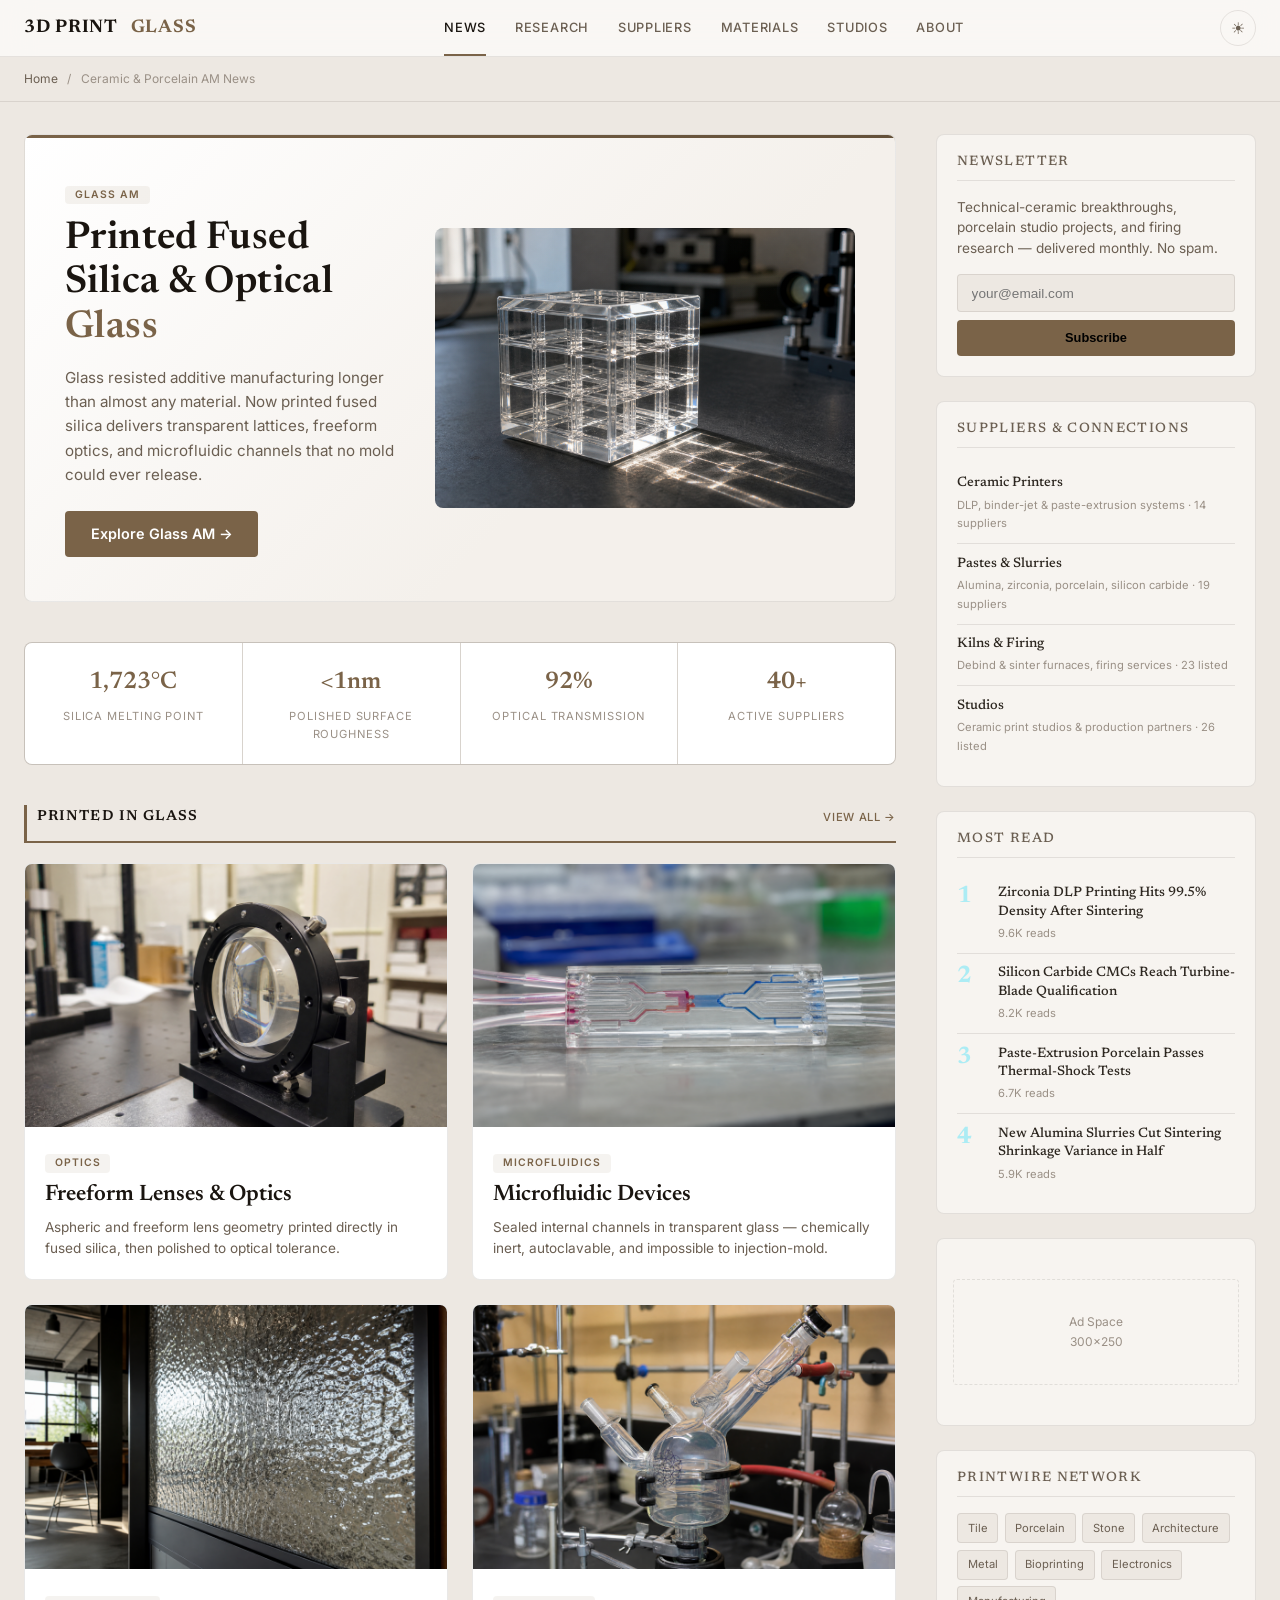
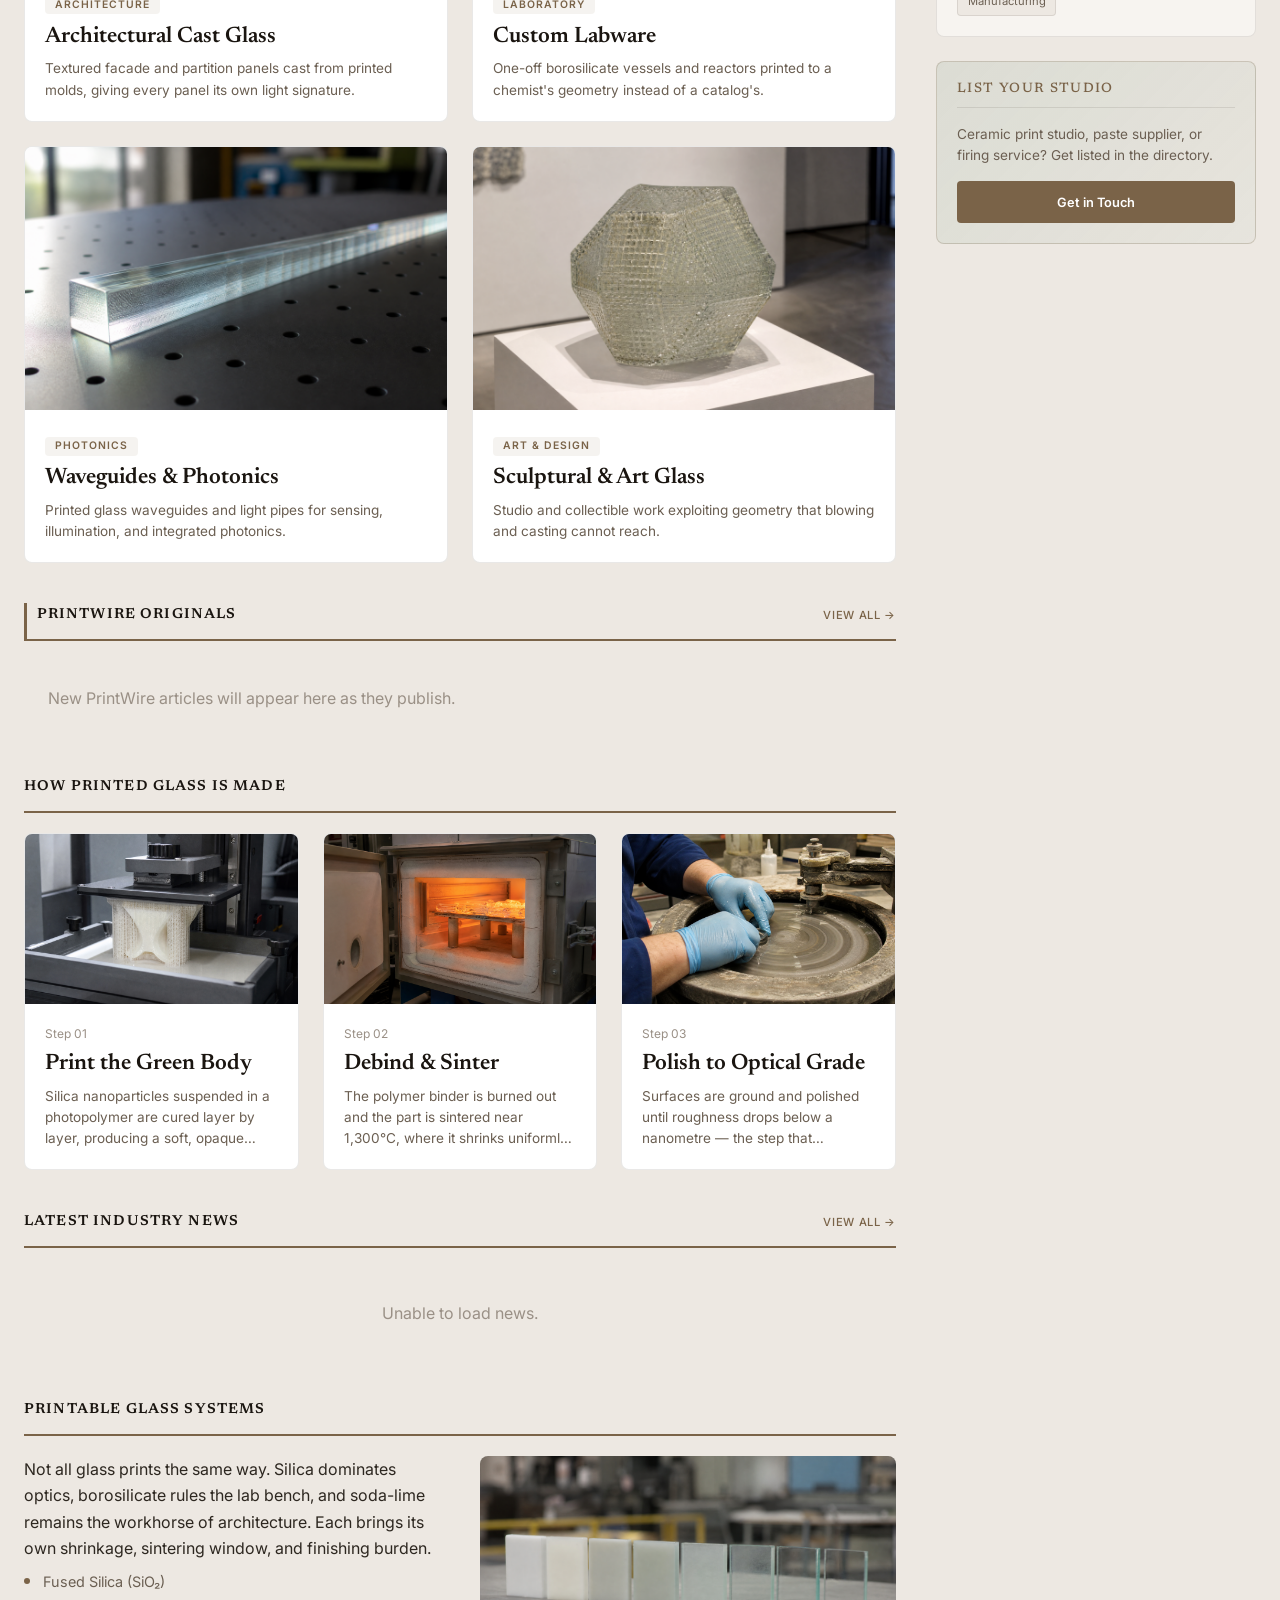
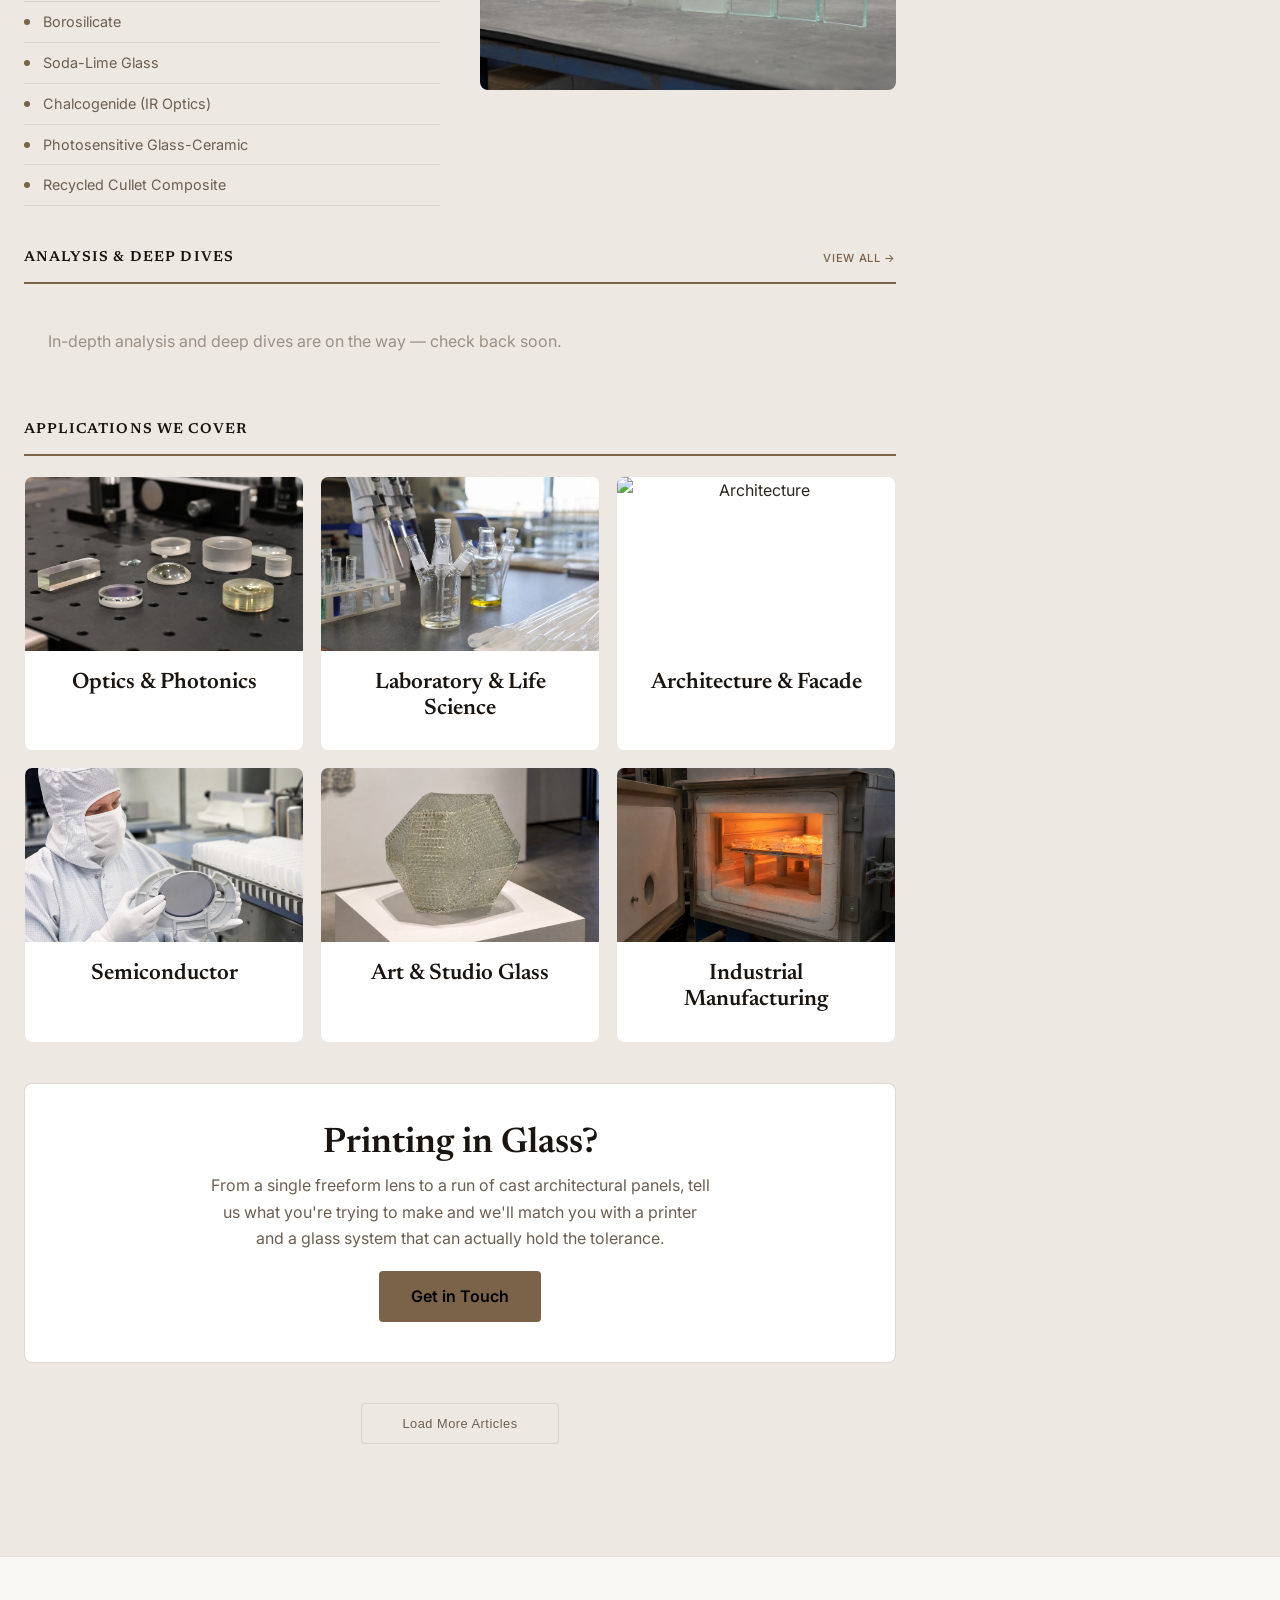
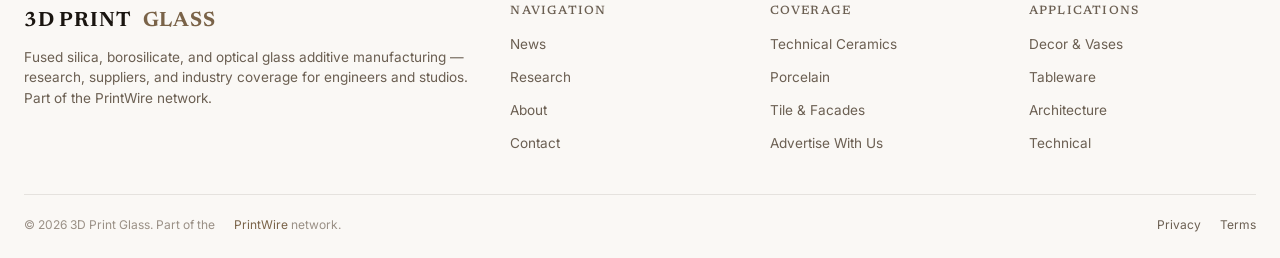
==== commit 970abb95: "Fix broken template image refs; relabel category cards for glass" ====
--- a/static/index.html
+++ b/static/index.html
@@ -197,12 +197,12 @@
         <div class="ed-card-body"><h3>Semiconductor</h3></div>
       </a>
       <a href="#" class="ed-card" style="text-align:center;">
-        <img class="ed-card-img" src="images/07_studio_workstation.png" alt="Studios">
-        <div class="ed-card-body"><h3>Studios</h3></div>
+        <img class="ed-card-img" src="images/07_art_glass.png" alt="Studios">
+        <div class="ed-card-body"><h3>Art & Studio Glass</h3></div>
       </a>
       <a href="#" class="ed-card" style="text-align:center;">
         <img class="ed-card-img" src="images/09_debind_sinter.png" alt="Industrial">
-        <div class="ed-card-body"><h3>Industrial</h3></div>
+        <div class="ed-card-body"><h3>Industrial Manufacturing</h3></div>
       </a>
     </div>
 
@@ -427,9 +427,9 @@
   var loaded = 0;
   var total = feeds.length;
   var fallbackImgs = [
-    'images/01_voronoi_vase.png','images/02_printer_action.png','images/03_textured_collection.png',
-    'images/05_lattice_cubes.png','images/10_polish_finish.png','images/07_studio_workstation.png',
-    'images/09_abstract_sculpture.png','images/09_debind_sinter.png'
+    'images/02_freeform_optics.png','images/08_slurry_print.png','images/11_material_samples.png',
+    'images/05_labware.png','images/10_polish_finish.png','images/07_art_glass.png',
+    'images/12_app_optics.png','images/09_debind_sinter.png'
   ];
 
   function stripHtml(html) {
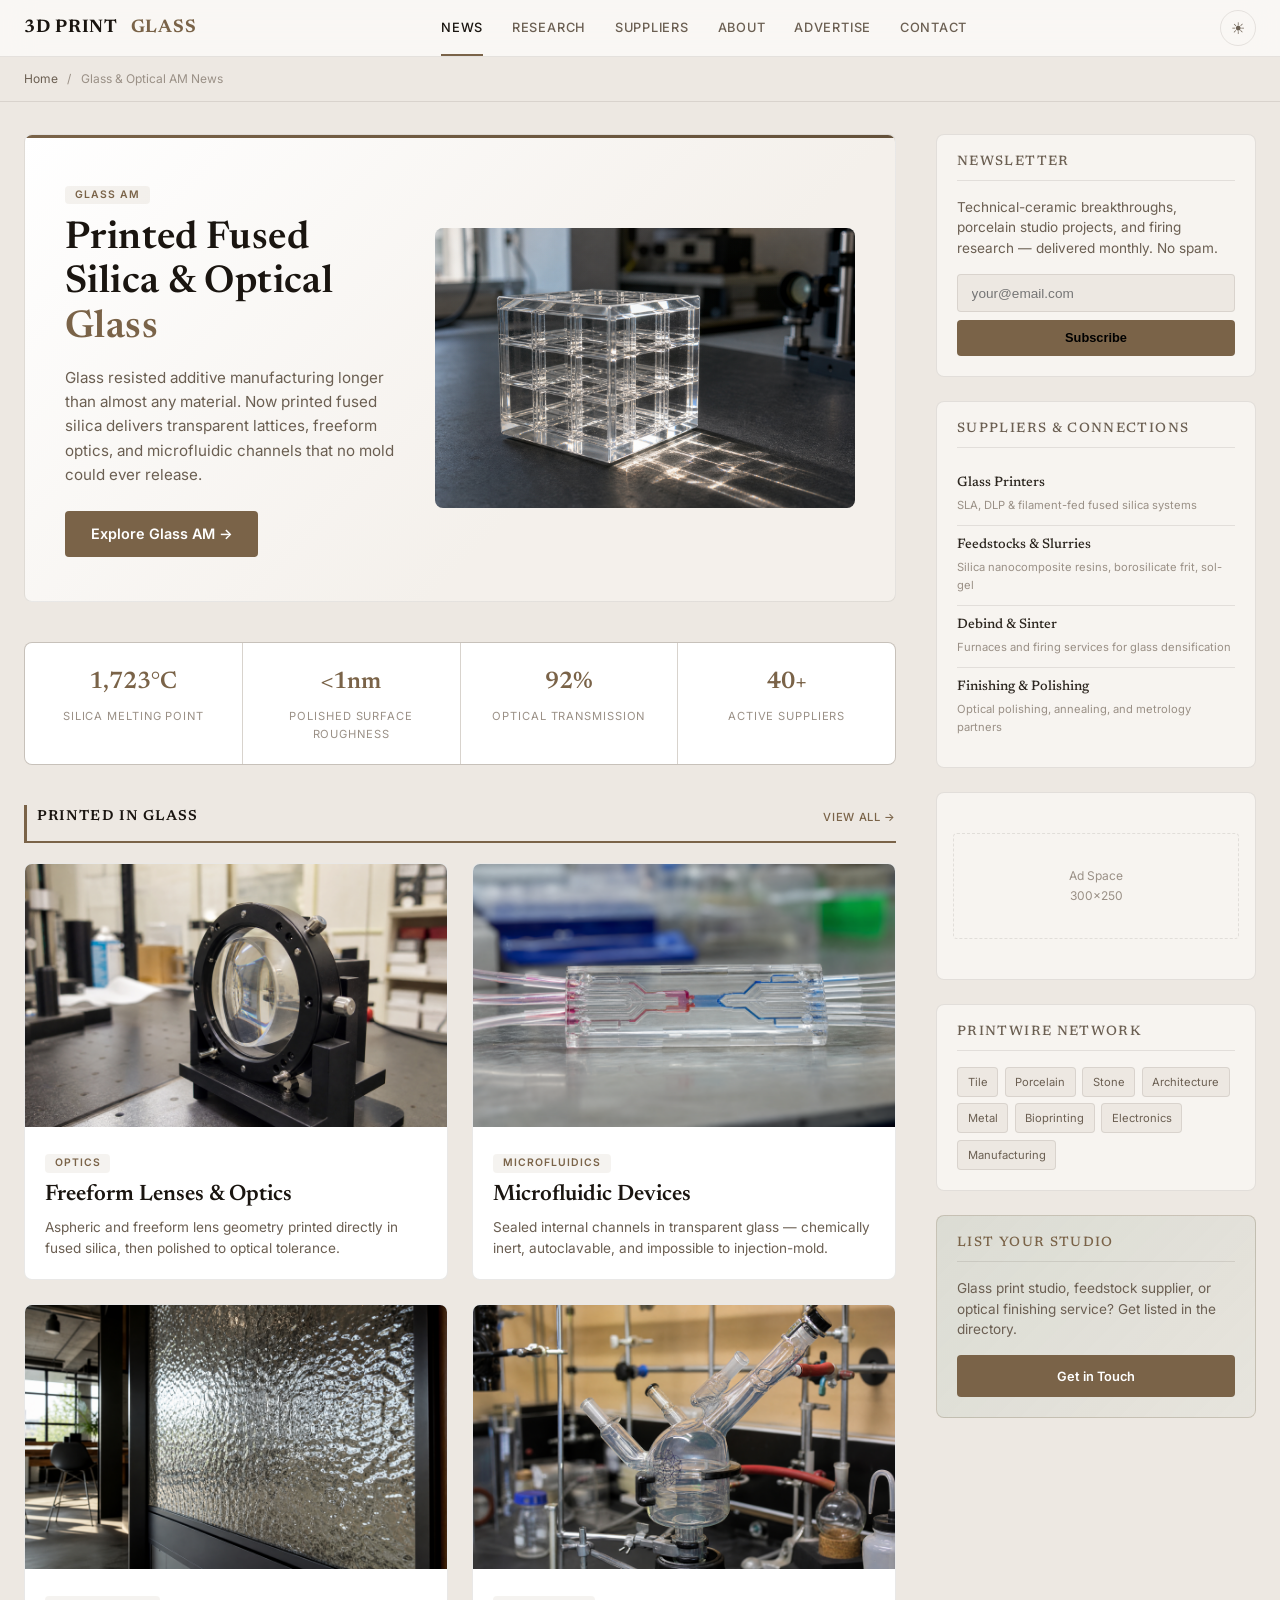
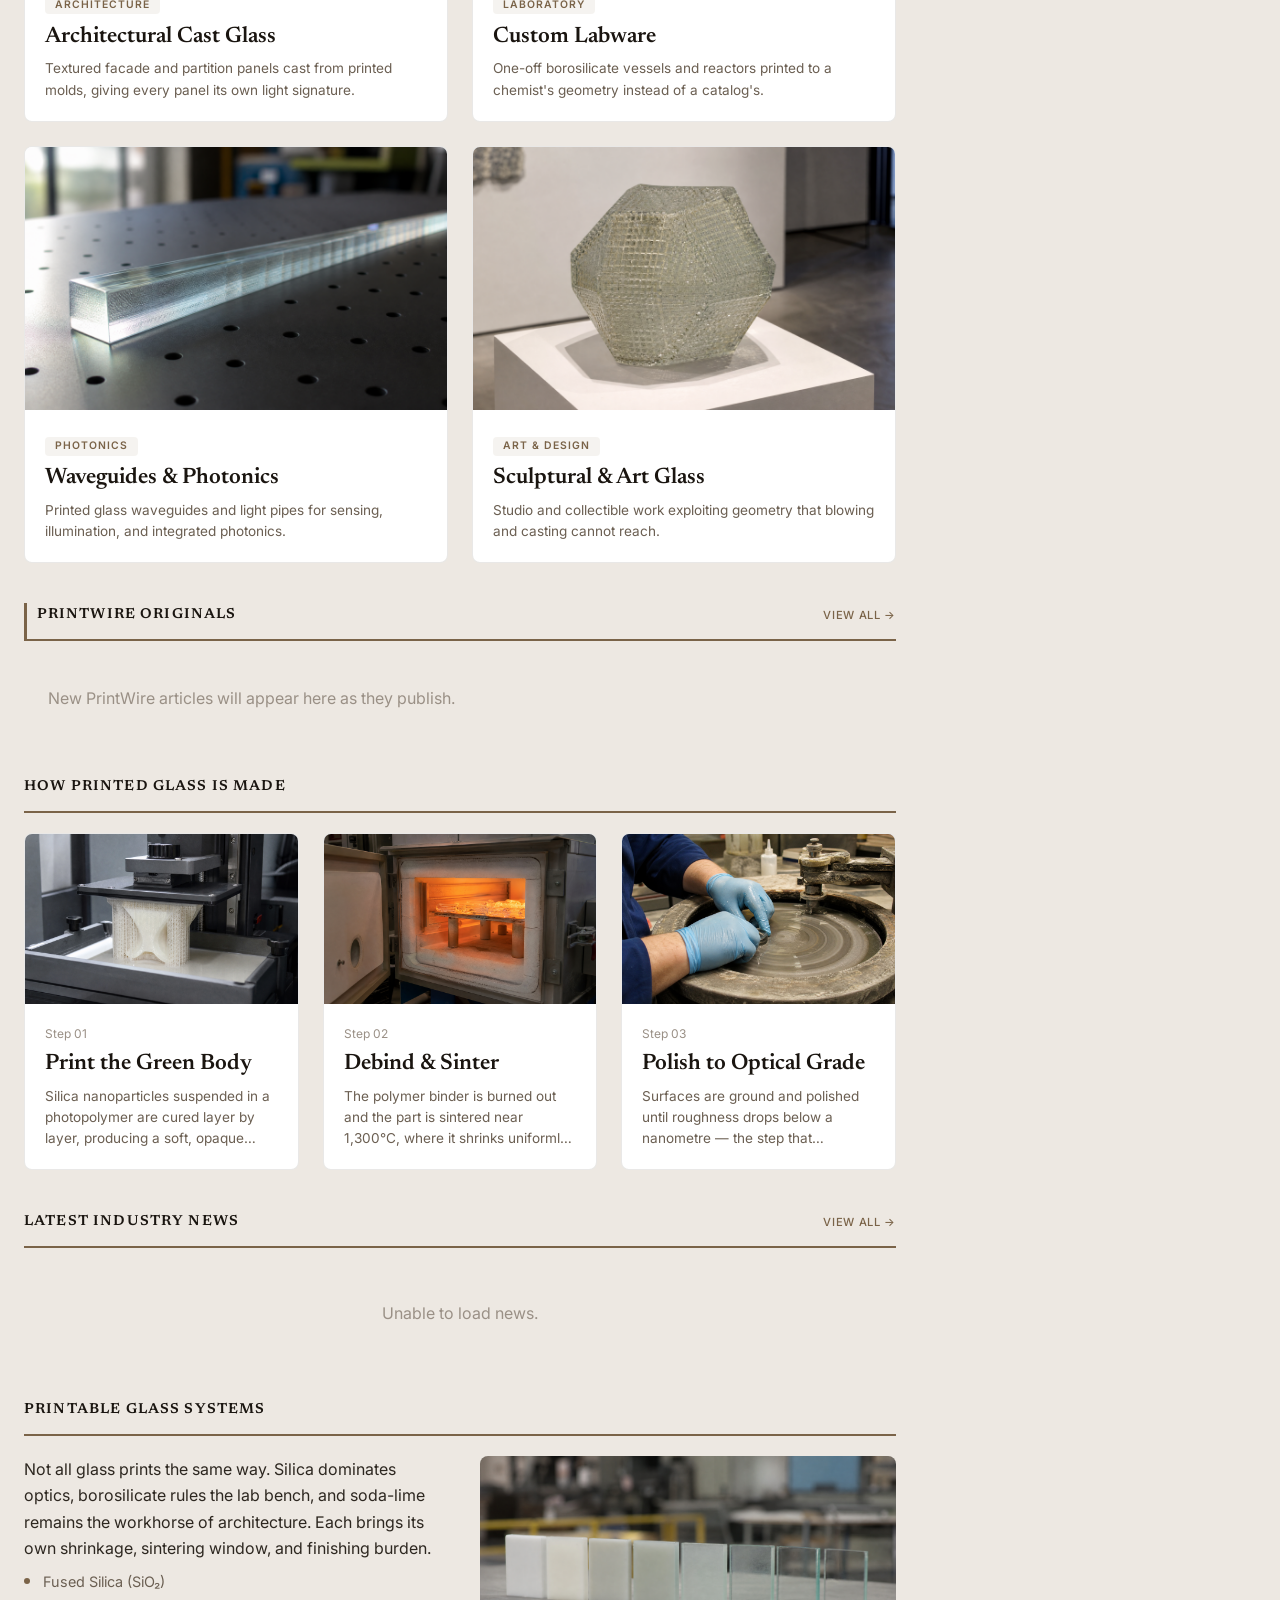
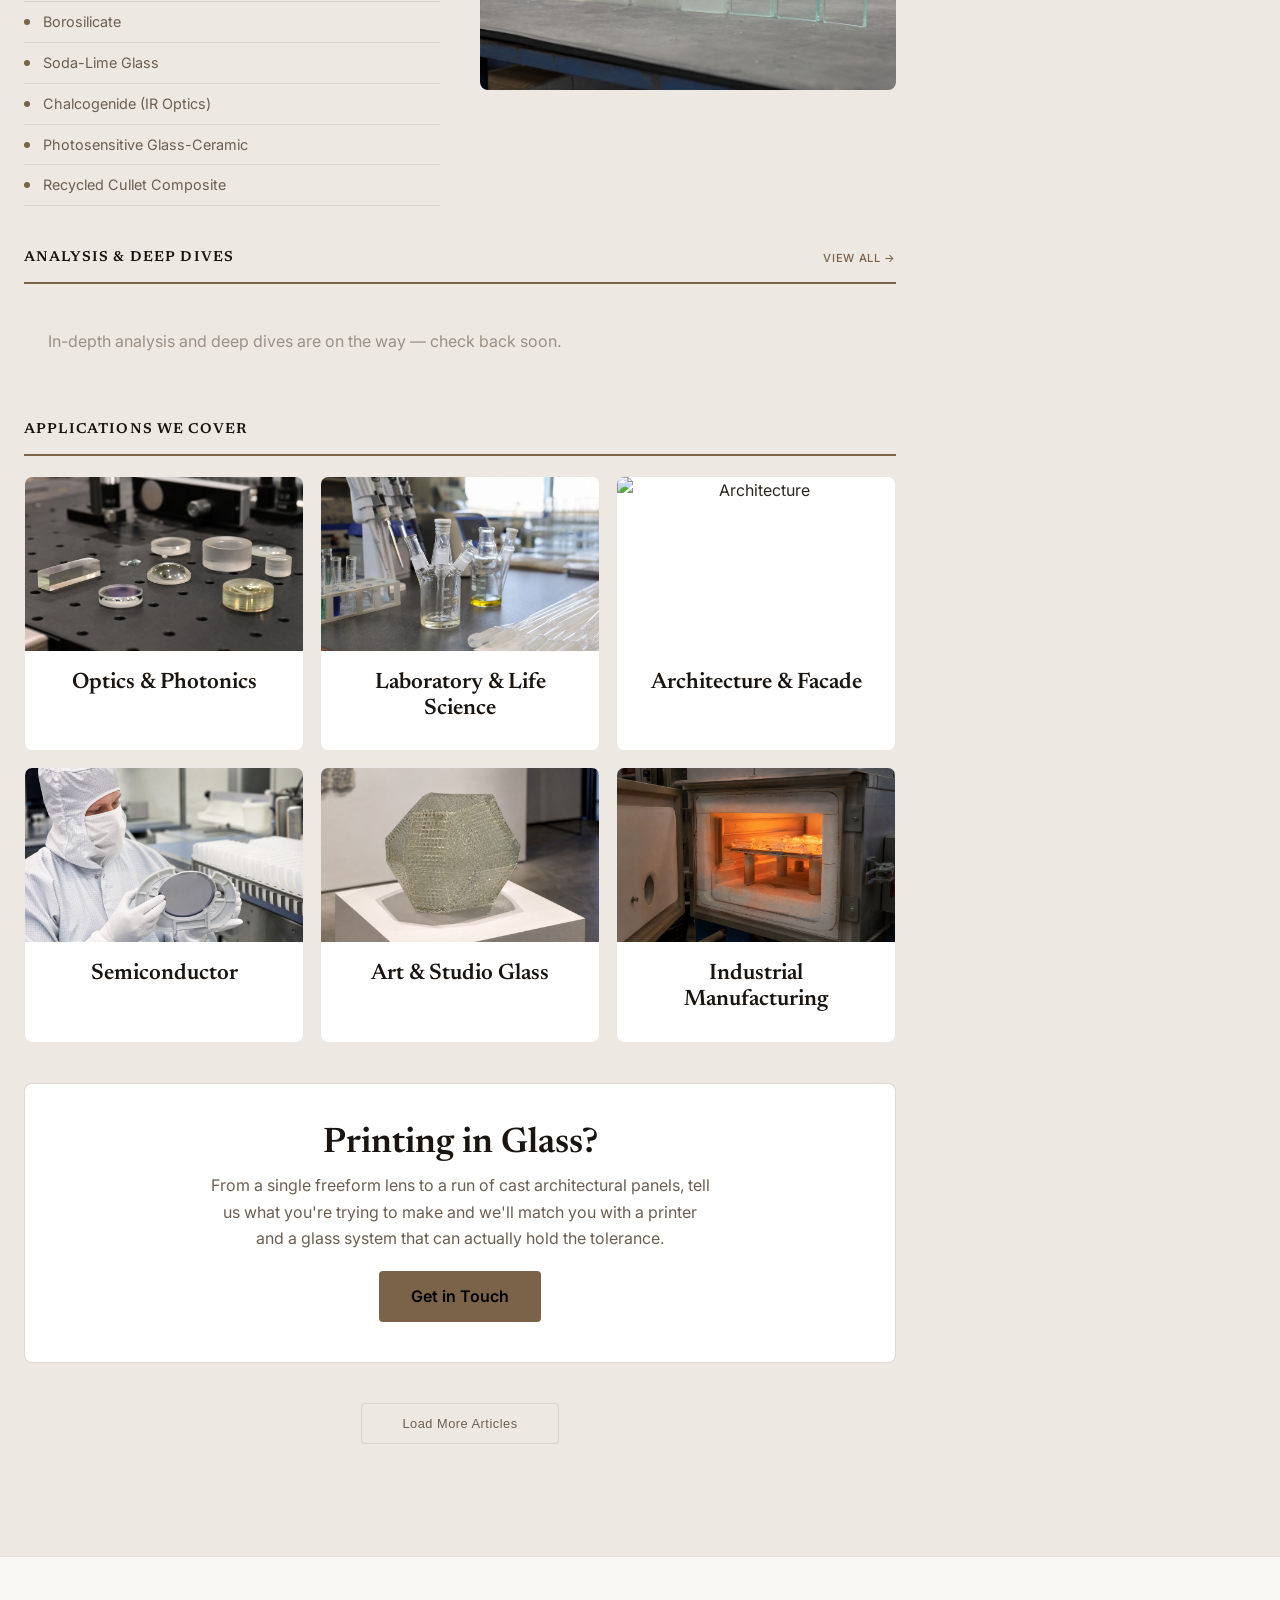
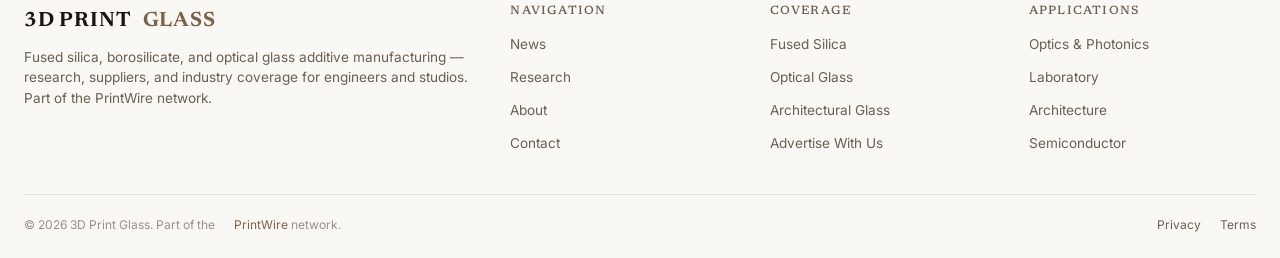
==== commit 31b26e10: "Fix nav links; remove ceramic-template content; strip dead stone config and stale build artifacts" ====
--- a/static/index.html
+++ b/static/index.html
@@ -32,9 +32,9 @@
       <a href="index.html" class="active">News</a>
       <a href="/articles/">Research</a>
       <a href="#suppliers">Suppliers</a>
-      <a href="#suppliers">Materials</a>
-      <a href="#suppliers">Studios</a>
       <a href="about.html">About</a>
+      <a href="advertise.html">Advertise</a>
+      <a href="contact.html">Contact</a>
     </nav>
     <button class="ed-theme-toggle" id="themeToggle" aria-label="Toggle light/dark mode" title="Toggle light/dark mode">&#9728;</button>
   </div>
@@ -42,7 +42,7 @@
 
 <!-- ── Breadcrumbs ────────────────────────────── -->
 <div class="ed-breadcrumbs">
-  <a href="index.html">Home</a> <span>/</span> Ceramic &amp; Porcelain AM News
+  <a href="index.html">Home</a> <span>/</span> Glass &amp; Optical AM News
 </div>
 
 <!-- ── Main Layout ────────────────────────────── -->
@@ -181,11 +181,11 @@
     </div>
     <div class="ed-card-grid" style="grid-template-columns: repeat(3, 1fr); gap: 1rem; margin-bottom: 2.5rem;">
       <a href="#" class="ed-card" style="text-align:center;">
-        <img class="ed-card-img" src="images/12_app_optics.png" alt="Decor & Vases">
+        <img class="ed-card-img" src="images/12_app_optics.png" alt="Optics & Photonics">
         <div class="ed-card-body"><h3>Optics &amp; Photonics</h3></div>
       </a>
       <a href="#" class="ed-card" style="text-align:center;">
-        <img class="ed-card-img" src="images/13_app_lab.png" alt="Tableware">
+        <img class="ed-card-img" src="images/13_app_lab.png" alt="Laboratory &amp; Life Science">
         <div class="ed-card-body"><h3>Laboratory &amp; Life Science</h3></div>
       </a>
       <a href="#" class="ed-card" style="text-align:center;">
@@ -241,62 +241,30 @@
       <h4>Suppliers &amp; Connections</h4>
       <div class="ed-popular-item">
         <div>
-          <h3><a href="#">Ceramic Printers</a></h3>
-          <div class="ed-popular-meta">DLP, binder-jet &amp; paste-extrusion systems · 14 suppliers</div>
+          <h3><a href="/articles/">Glass Printers</a></h3>
+          <div class="ed-popular-meta">SLA, DLP &amp; filament-fed fused silica systems</div>
         </div>
       </div>
       <div class="ed-popular-item">
         <div>
-          <h3><a href="#">Pastes &amp; Slurries</a></h3>
-          <div class="ed-popular-meta">Alumina, zirconia, porcelain, silicon carbide · 19 suppliers</div>
+          <h3><a href="/articles/">Feedstocks &amp; Slurries</a></h3>
+          <div class="ed-popular-meta">Silica nanocomposite resins, borosilicate frit, sol-gel</div>
         </div>
       </div>
       <div class="ed-popular-item">
         <div>
-          <h3><a href="#">Kilns &amp; Firing</a></h3>
-          <div class="ed-popular-meta">Debind &amp; sinter furnaces, firing services · 23 listed</div>
+          <h3><a href="/articles/">Debind &amp; Sinter</a></h3>
+          <div class="ed-popular-meta">Furnaces and firing services for glass densification</div>
         </div>
       </div>
       <div class="ed-popular-item">
         <div>
-          <h3><a href="#">Studios</a></h3>
-          <div class="ed-popular-meta">Ceramic print studios &amp; production partners · 26 listed</div>
+          <h3><a href="/articles/">Finishing &amp; Polishing</a></h3>
+          <div class="ed-popular-meta">Optical polishing, annealing, and metrology partners</div>
         </div>
       </div>
     </div>
 
-    <!-- Most Read -->
-    <div class="ed-sidebar-block">
-      <h4>Most Read</h4>
-      <div class="ed-popular-item">
-        <span class="ed-popular-num">1</span>
-        <div>
-          <h3><a href="#">Zirconia DLP Printing Hits 99.5% Density After Sintering</a></h3>
-          <div class="ed-popular-meta">9.6K reads</div>
-        </div>
-      </div>
-      <div class="ed-popular-item">
-        <span class="ed-popular-num">2</span>
-        <div>
-          <h3><a href="#">Silicon Carbide CMCs Reach Turbine-Blade Qualification</a></h3>
-          <div class="ed-popular-meta">8.2K reads</div>
-        </div>
-      </div>
-      <div class="ed-popular-item">
-        <span class="ed-popular-num">3</span>
-        <div>
-          <h3><a href="#">Paste-Extrusion Porcelain Passes Thermal-Shock Tests</a></h3>
-          <div class="ed-popular-meta">6.7K reads</div>
-        </div>
-      </div>
-      <div class="ed-popular-item">
-        <span class="ed-popular-num">4</span>
-        <div>
-          <h3><a href="#">New Alumina Slurries Cut Sintering Shrinkage Variance in Half</a></h3>
-          <div class="ed-popular-meta">5.9K reads</div>
-        </div>
-      </div>
-    </div>
 
     <!-- Ad Placeholder -->
     <div class="ed-sidebar-block" style="text-align:center; color: var(--text-faint); font-size: 0.75rem; padding: 2.5rem 1rem;">
@@ -323,7 +291,7 @@
     <!-- Studio CTA -->
     <div class="ed-sidebar-block" style="background: linear-gradient(135deg, rgba(94,139,110,0.12), rgba(94,139,110,0.04)); border-color: var(--border-accent);">
       <h4 style="color: var(--accent);">List Your Studio</h4>
-      <p style="font-size: 0.85rem; color: var(--text-dim); margin-bottom: 1rem; line-height: 1.5;">Ceramic print studio, paste supplier, or firing service? Get listed in the directory.</p>
+      <p style="font-size: 0.85rem; color: var(--text-dim); margin-bottom: 1rem; line-height: 1.5;">Glass print studio, feedstock supplier, or optical finishing service? Get listed in the directory.</p>
       <a href="contact.html" style="display:block;text-align:center;padding:0.65rem;background:var(--accent);border-radius:4px;color:#fff;font-weight:600;font-size:0.8rem;transition:background 0.25s;" onmouseover="this.style.background='var(--accent-dark)'" onmouseout="this.style.background='var(--accent)'">Get in Touch</a>
     </div>
 
@@ -349,19 +317,19 @@
     <div>
       <h4>Coverage</h4>
       <ul>
-        <li><a href="#">Technical Ceramics</a></li>
-        <li><a href="#">Porcelain</a></li>
-        <li><a href="#">Tile &amp; Facades</a></li>
+        <li><a href="/articles/">Fused Silica</a></li>
+        <li><a href="/articles/">Optical Glass</a></li>
+        <li><a href="/articles/">Architectural Glass</a></li>
         <li><a href="advertise.html">Advertise With Us</a></li>
       </ul>
     </div>
     <div>
       <h4>Applications</h4>
       <ul>
-        <li><a href="#">Decor &amp; Vases</a></li>
-        <li><a href="#">Tableware</a></li>
-        <li><a href="#">Architecture</a></li>
-        <li><a href="#">Technical</a></li>
+        <li><a href="/articles/">Optics &amp; Photonics</a></li>
+        <li><a href="/articles/">Laboratory</a></li>
+        <li><a href="/articles/">Architecture</a></li>
+        <li><a href="/articles/">Semiconductor</a></li>
       </ul>
     </div>
   </div>
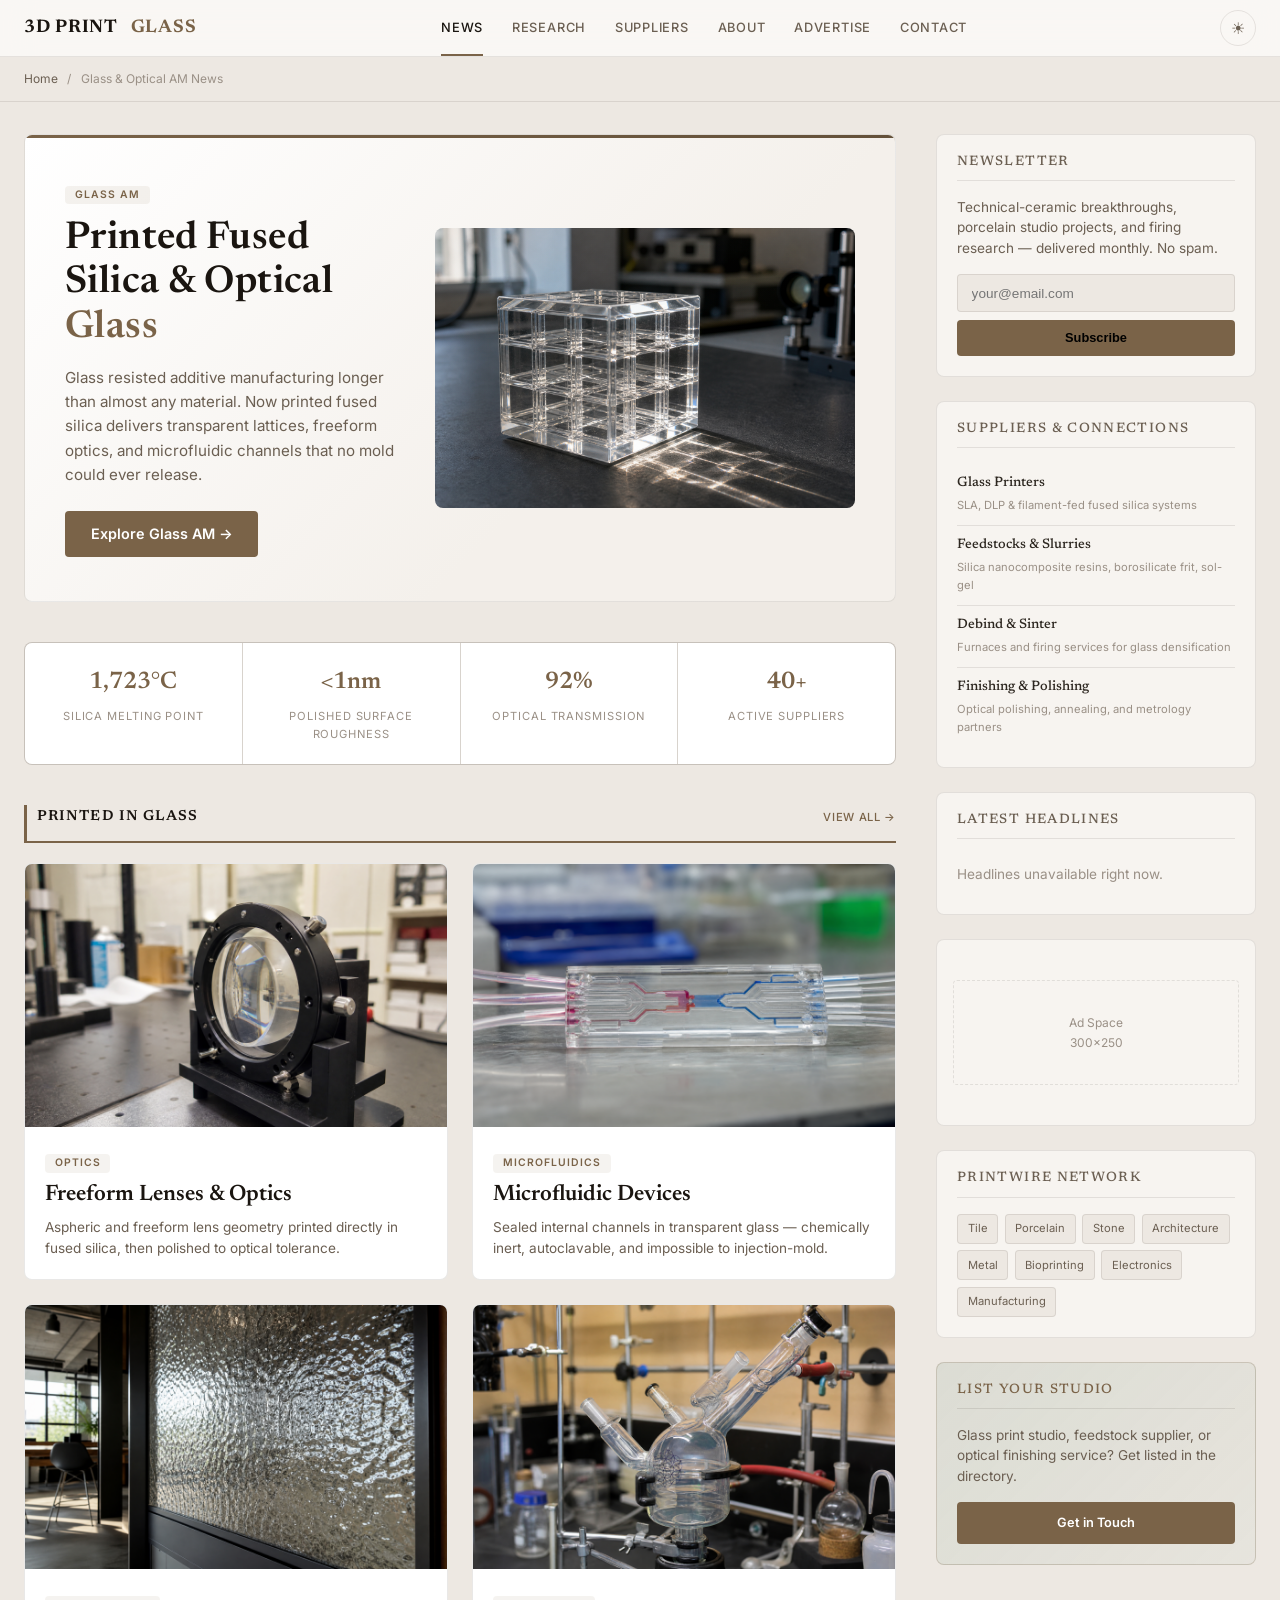
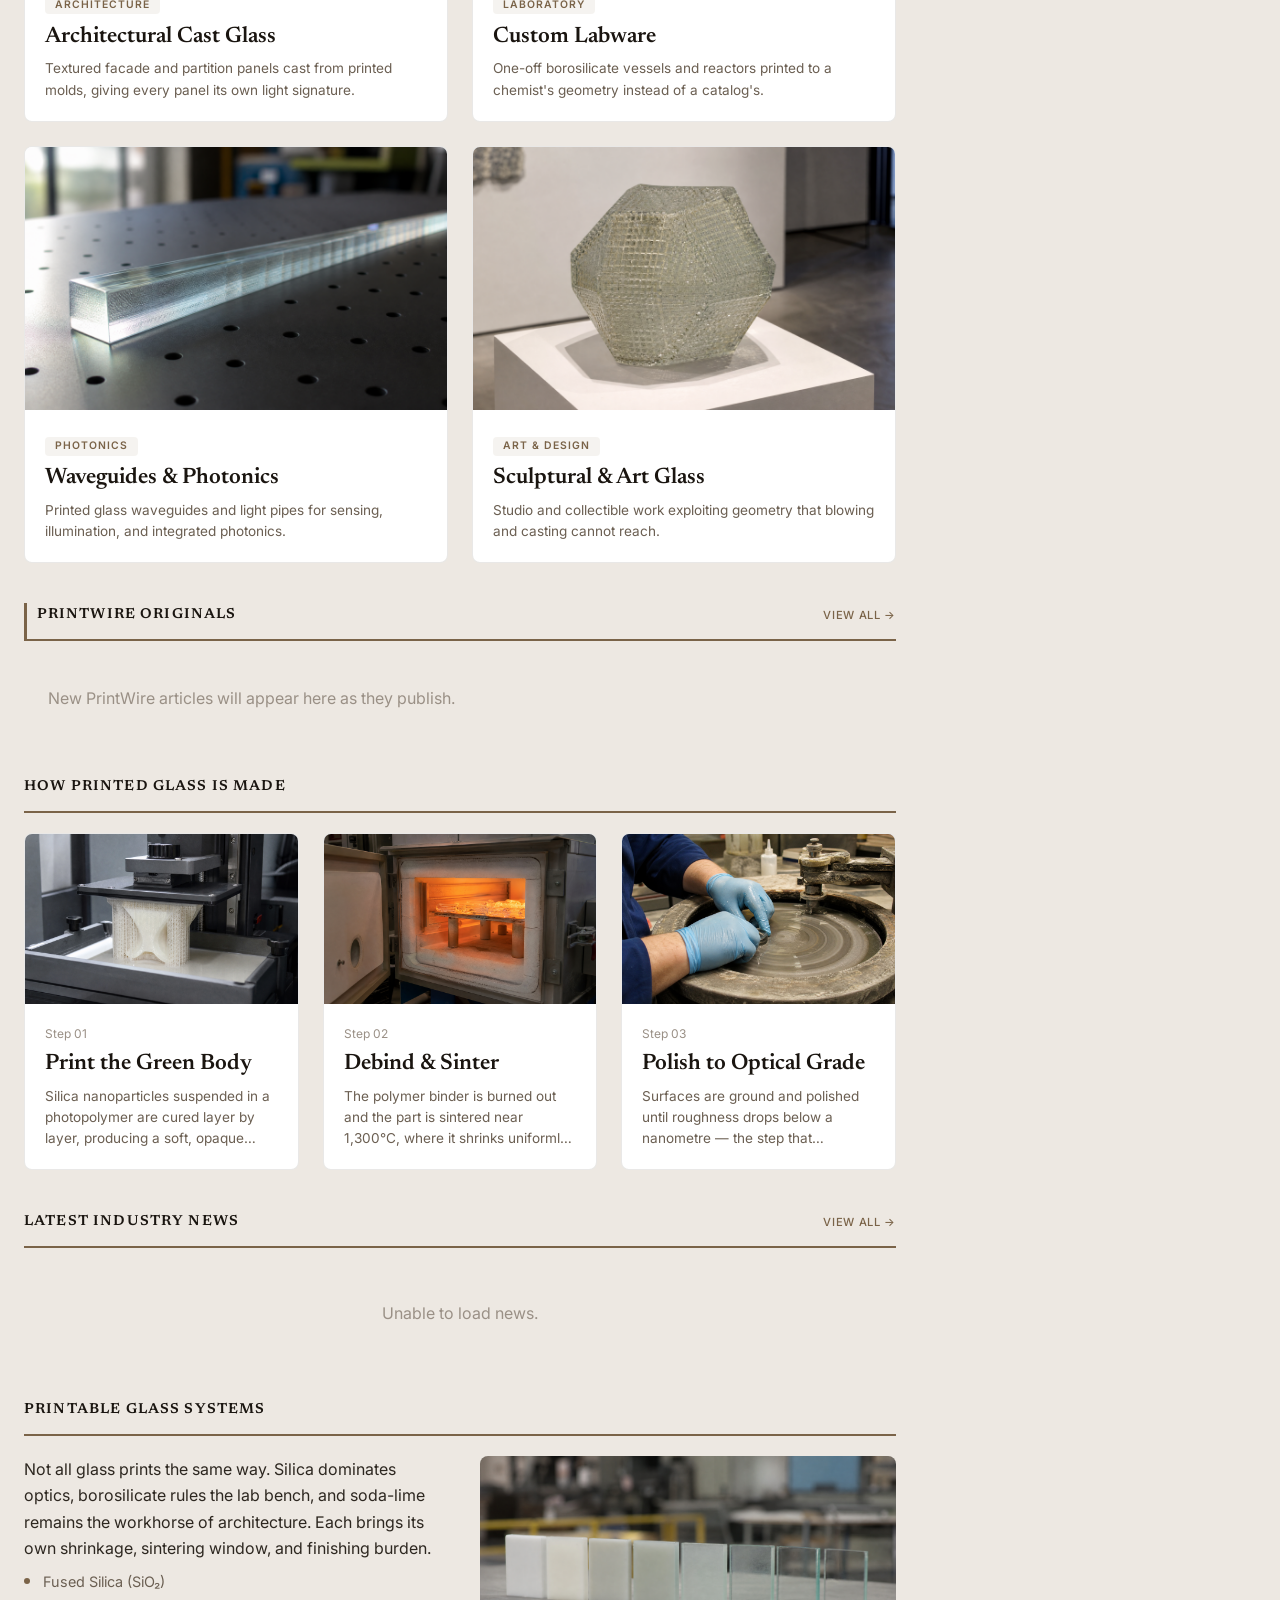
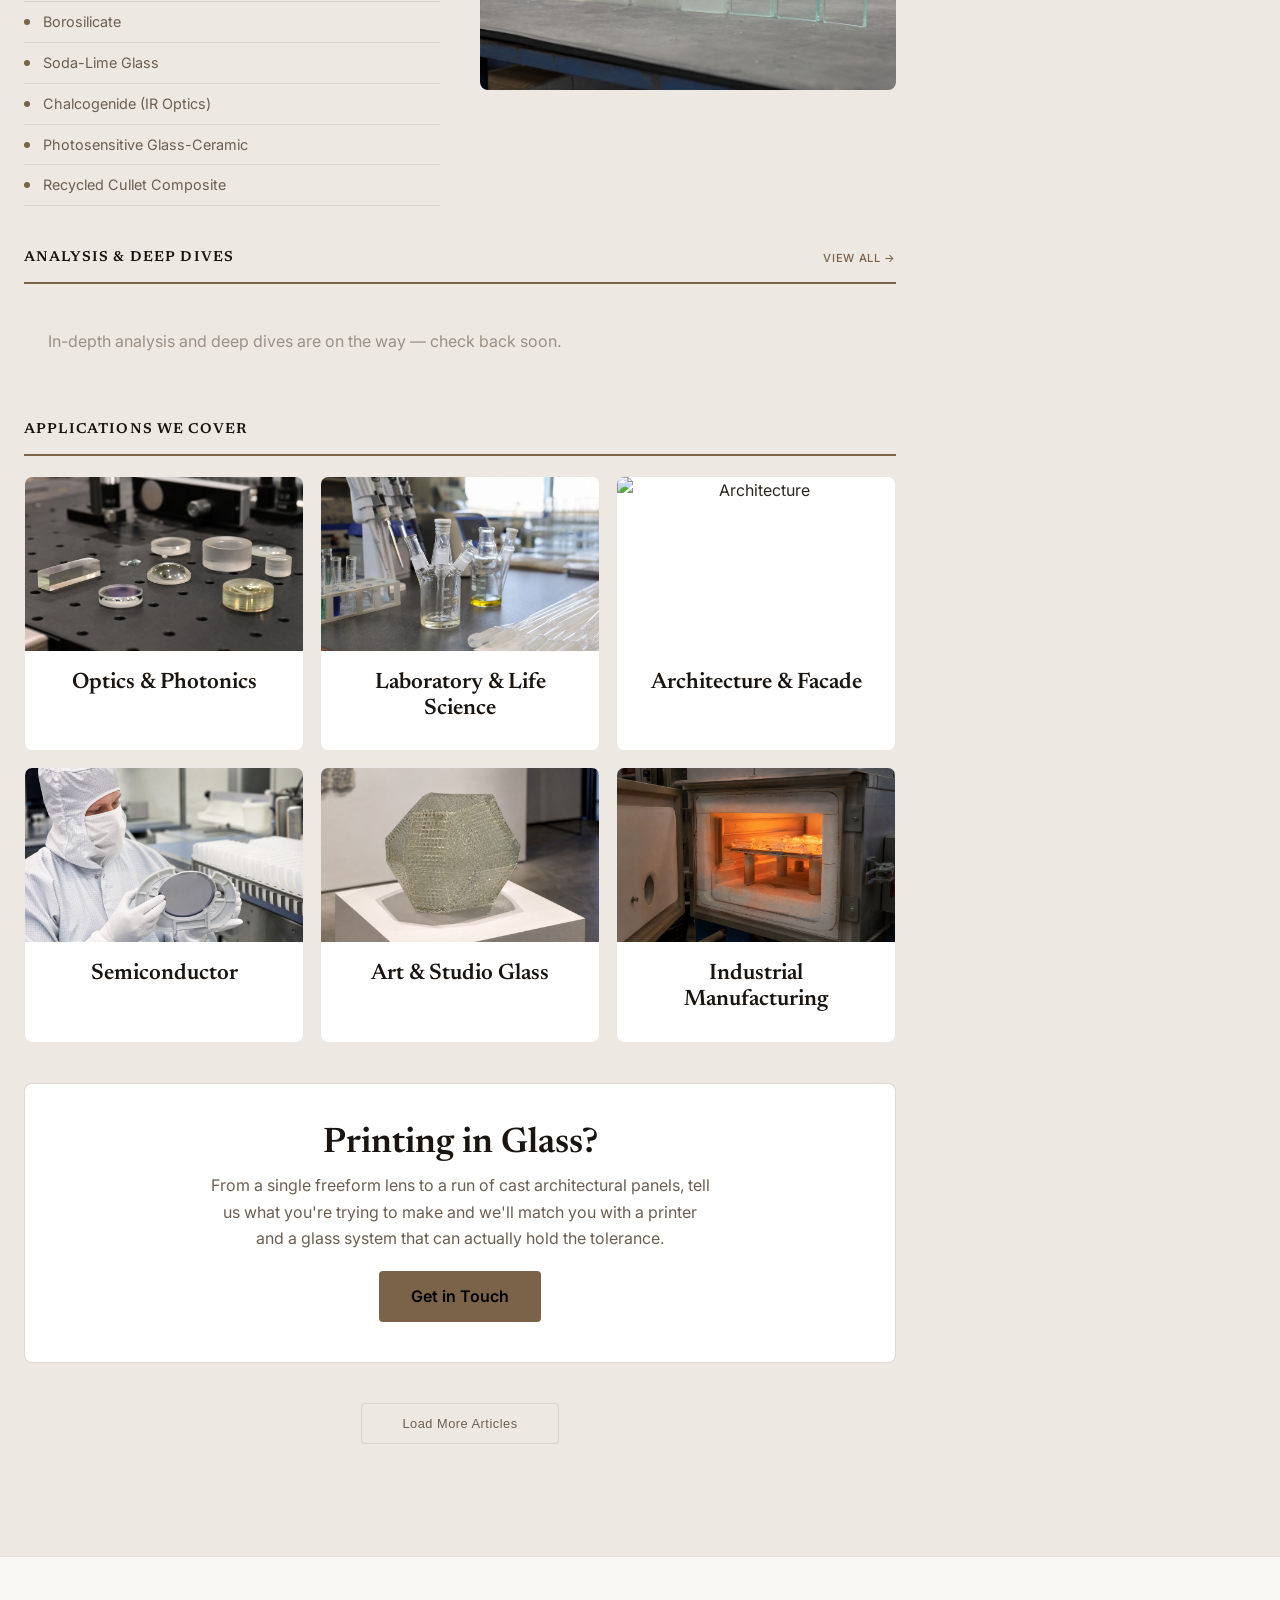
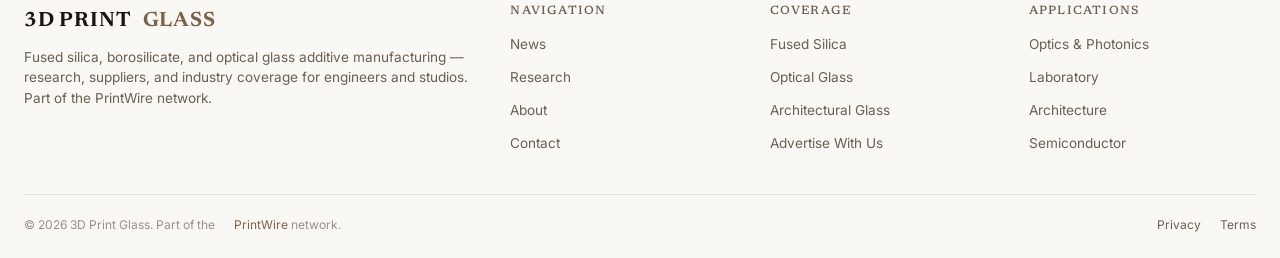
==== commit 54e35e99: "Replace fabricated Most Read block with real headlines from live industry feeds" ====
--- a/static/index.html
+++ b/static/index.html
@@ -265,6 +265,14 @@
       </div>
     </div>
 
+
+    <!-- Latest Headlines (real, pulled from live industry feeds) -->
+    <div class="ed-sidebar-block">
+      <h4>Latest Headlines</h4>
+      <div id="latestHeadlines">
+        <div style="padding:0.5rem 0;color:var(--text-faint);font-size:0.85rem;">Loading latest coverage…</div>
+      </div>
+    </div>
 
     <!-- Ad Placeholder -->
     <div class="ed-sidebar-block" style="text-align:center; color: var(--text-faint); font-size: 0.75rem; padding: 2.5rem 1rem;">
@@ -473,6 +481,26 @@
     grid.innerHTML = top.length
       ? top.map(card).join('')
       : '<div style="grid-column:1/-1;text-align:center;padding:2rem;color:var(--text-faint);">Unable to load news.</div>';
+
+    // Sidebar: real headlines from the same live feeds. No fabricated titles or read counts.
+    var side = document.getElementById('latestHeadlines');
+    if (side) {
+      var picks = merged.slice(0, 5);
+      side.innerHTML = picks.length
+        ? picks.map(function(a, i){
+            var attrs = a.local
+              ? 'href="' + esc(a.link) + '"'
+              : 'href="' + esc(a.link) + '" target="_blank" rel="noopener"';
+            return '<div class="ed-popular-item">' +
+              '<span class="ed-popular-num">' + (i + 1) + '</span>' +
+              '<div>' +
+                '<h3><a ' + attrs + '>' + esc(a.title) + '</a></h3>' +
+                '<div class="ed-popular-meta">' + esc(a.source || '') +
+                  (a.dateStr ? ' · ' + esc(a.dateStr) : '') + '</div>' +
+              '</div></div>';
+          }).join('')
+        : '<div style="padding:0.5rem 0;color:var(--text-faint);font-size:0.85rem;">Headlines unavailable right now.</div>';
+    }
   }
 })();
 
